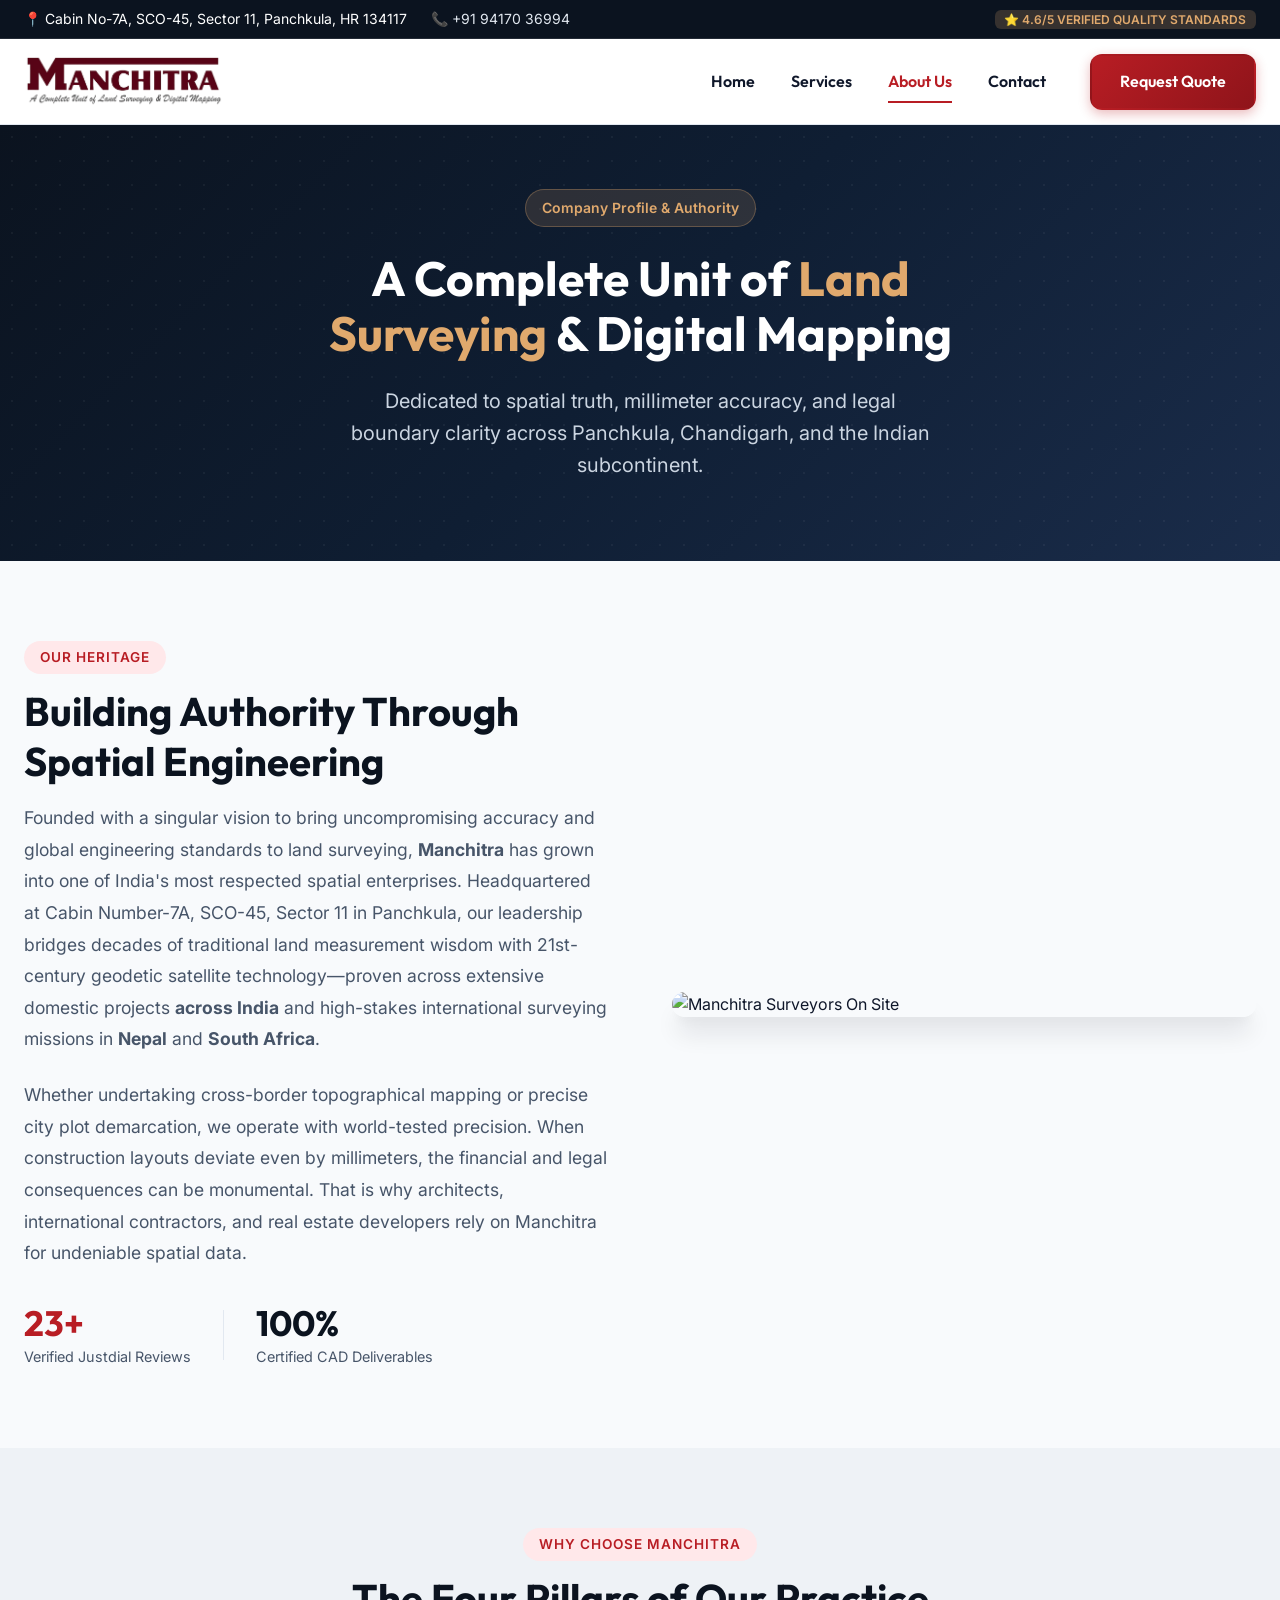
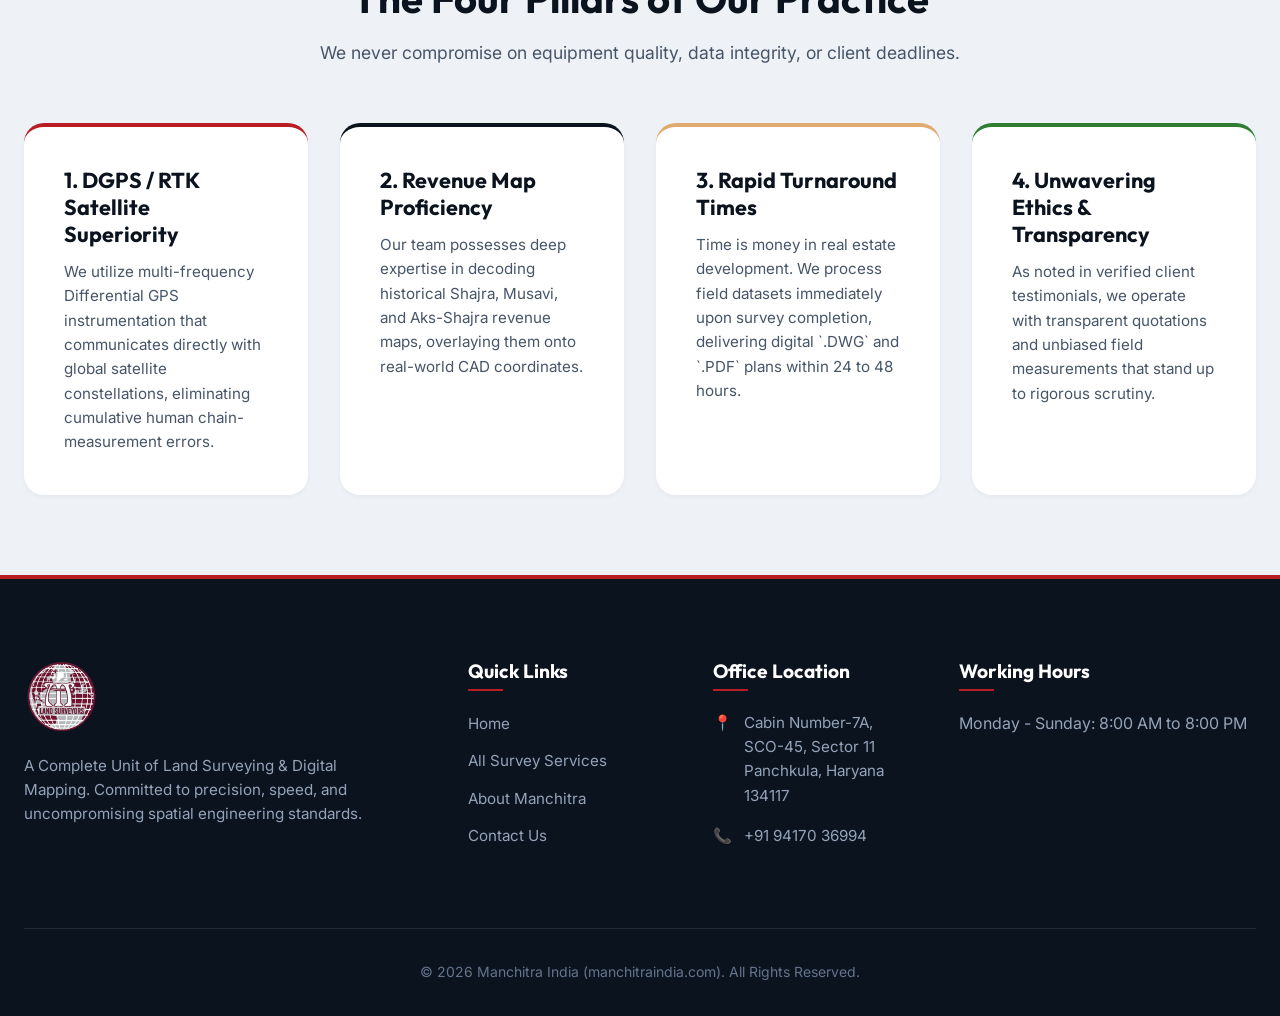
==== about.html @ c67108ba "Initial commit of Manchitra India SEO-optimized website suite" ====
<!DOCTYPE html>
<html lang="en-IN">
<head>
    <meta charset="UTF-8">
    <meta name="viewport" content="width=device-width, initial-scale=1.0">
    <title>About Manchitra | Land Surveying Heritage in Panchkula & Chandigarh</title>
    <meta name="description" content="Learn about Manchitra - A Complete Unit of Land Surveying & Digital Mapping based in Sector 11, Panchkula. Decades of spatial precision and client trust across India.">
    <link rel="canonical" href="https://manchitraindia.com/about.html">
    <link rel="icon" type="image/png" href="assets/logo_small.png">
    <link rel="apple-touch-icon" href="assets/logo_small.png">
    <link rel="stylesheet" href="css/style.css">
</head>
<body>

    <!-- Topbar -->
    <div class="topbar">
        <div class="container">
            <div class="topbar-contact">
                <span>📍 Cabin No-7A, SCO-45, Sector 11, Panchkula, HR 134117</span>
                <a href="https://api.whatsapp.com/send?phone=919417036994&text=Hello%20Manchitra%20Team!%20I%20would%20like%20to%20inquire%20about%20land%20surveying%20services." target="_blank" aria-label="Chat on WhatsApp">📞 +91 94170 36994</a>
            </div>
            <div>
                <span class="topbar-badge">⭐ 4.6/5 Verified Quality Standards</span>
            </div>
        </div>
    </div>

    <!-- Navigation -->
    <header class="navbar">
        <div class="container nav-container">
            <a href="index.html" class="brand-logo">
                <img src="assets/logo_big.png" alt="Manchitra Logo">
            </a>
            <nav class="nav-links">
                <a href="index.html" class="nav-link">Home</a>
                <a href="services.html" class="nav-link">Services</a>
                <a href="about.html" class="nav-link active">About Us</a>
                <a href="contact.html" class="nav-link">Contact</a>
                <a href="contact.html" class="btn btn-primary" style="margin-left: 0.5rem;">Request Quote</a>
            </nav>
            <button class="mobile-toggle" id="mobile-menu-btn">☰</button>
        </div>
    </header>

    <!-- Hero Banner -->
    <section class="hero" style="padding: 4rem 0 5rem 0;">
        <div class="hero-contour-bg"></div>
        <div class="container" style="position: relative; z-index: 2; text-align: center; max-width: 800px;">
            <div class="hero-tag">Company Profile & Authority</div>
            <h1 class="hero-title" style="font-size: 3rem;">A Complete Unit of <span>Land Surveying</span> & Digital Mapping</h1>
            <p class="hero-subtitle" style="margin: 0 auto;">Dedicated to spatial truth, millimeter accuracy, and legal boundary clarity across Panchkula, Chandigarh, and the Indian subcontinent.</p>
        </div>
    </section>

    <!-- Company Story Section -->
    <section class="section">
        <div class="container about-grid">
            <div>
                <span class="section-tag">Our Heritage</span>
                <h2 style="font-size: 2.5rem; margin-bottom: 1rem;">Building Authority Through Spatial Engineering</h2>
                <p style="color: var(--text-muted); font-size: 1.1rem; margin-bottom: 1.5rem; line-height: 1.8;">
                    Founded with a singular vision to bring uncompromising accuracy and global engineering standards to land surveying, <strong>Manchitra</strong> has grown into one of India's most respected spatial enterprises. Headquartered at Cabin Number-7A, SCO-45, Sector 11 in Panchkula, our leadership bridges decades of traditional land measurement wisdom with 21st-century geodetic satellite technology—proven across extensive domestic projects <strong>across India</strong> and high-stakes international surveying missions in <strong>Nepal</strong> and <strong>South Africa</strong>.
                </p>
                <p style="color: var(--text-muted); font-size: 1.1rem; margin-bottom: 2rem; line-height: 1.8;">
                    Whether undertaking cross-border topographical mapping or precise city plot demarcation, we operate with world-tested precision. When construction layouts deviate even by millimeters, the financial and legal consequences can be monumental. That is why architects, international contractors, and real estate developers rely on Manchitra for undeniable spatial data.
                </p>
                <div style="display: flex; gap: 2rem; align-items: center;">
                    <div>
                        <h3 style="font-size: 2.2rem; color: var(--primary);">23+</h3>
                        <p style="font-size: 0.9rem; color: var(--text-muted);">Verified Justdial Reviews</p>
                    </div>
                    <div style="width: 1px; height: 50px; background: var(--border-color);"></div>
                    <div>
                        <h3 style="font-size: 2.2rem; color: var(--navy-dark);">100%</h3>
                        <p style="font-size: 0.9rem; color: var(--text-muted);">Certified CAD Deliverables</p>
                    </div>
                </div>
            </div>
            <div>
                <img src="https://images.jdmagicbox.com/comp/panchkula/n3/0172px172.x172.140725221535.d7n3/catalogue/manchitra-panchkula-sector-11-panchkula-land-surveyors-bbo1nt22s8.jpg" alt="Manchitra Surveyors On Site" style="border-radius: var(--radius-lg); box-shadow: var(--shadow-lg);">
            </div>
        </div>
    </section>

    <!-- Core Pillars Grid -->
    <section class="section" style="background-color: var(--bg-alt);">
        <div class="container">
            <div class="section-header">
                <span class="section-tag">Why Choose Manchitra</span>
                <h2 class="section-title">The Four Pillars of Our Practice</h2>
                <p class="section-desc">We never compromise on equipment quality, data integrity, or client deadlines.</p>
            </div>
            <div style="display: grid; grid-template-columns: repeat(auto-fit, minmax(280px, 1fr)); gap: 2rem;">
                <div style="background: #FFFFFF; padding: 2.5rem; border-radius: var(--radius-lg); box-shadow: var(--shadow-sm); border-top: 4px solid var(--primary);">
                    <h3 style="font-size: 1.35rem; margin-bottom: 0.75rem;">1. DGPS / RTK Satellite Superiority</h3>
                    <p style="color: var(--text-muted); font-size: 0.95rem;">We utilize multi-frequency Differential GPS instrumentation that communicates directly with global satellite constellations, eliminating cumulative human chain-measurement errors.</p>
                </div>
                <div style="background: #FFFFFF; padding: 2.5rem; border-radius: var(--radius-lg); box-shadow: var(--shadow-sm); border-top: 4px solid var(--navy-dark);">
                    <h3 style="font-size: 1.35rem; margin-bottom: 0.75rem;">2. Revenue Map Proficiency</h3>
                    <p style="color: var(--text-muted); font-size: 0.95rem;">Our team possesses deep expertise in decoding historical Shajra, Musavi, and Aks-Shajra revenue maps, overlaying them onto real-world CAD coordinates.</p>
                </div>
                <div style="background: #FFFFFF; padding: 2.5rem; border-radius: var(--radius-lg); box-shadow: var(--shadow-sm); border-top: 4px solid var(--accent-gold);">
                    <h3 style="font-size: 1.35rem; margin-bottom: 0.75rem;">3. Rapid Turnaround Times</h3>
                    <p style="color: var(--text-muted); font-size: 0.95rem;">Time is money in real estate development. We process field datasets immediately upon survey completion, delivering digital `.DWG` and `.PDF` plans within 24 to 48 hours.</p>
                </div>
                <div style="background: #FFFFFF; padding: 2.5rem; border-radius: var(--radius-lg); box-shadow: var(--shadow-sm); border-top: 4px solid #2E7D32;">
                    <h3 style="font-size: 1.35rem; margin-bottom: 0.75rem;">4. Unwavering Ethics & Transparency</h3>
                    <p style="color: var(--text-muted); font-size: 0.95rem;">As noted in verified client testimonials, we operate with transparent quotations and unbiased field measurements that stand up to rigorous scrutiny.</p>
                </div>
            </div>
        </div>
    </section>

    <!-- Footer -->
    <footer class="footer">
        <div class="container">
            <div class="footer-grid">
                <div class="footer-brand">
                    <img src="assets/logo_small.png" alt="Manchitra Footer Logo">
                    <p>A Complete Unit of Land Surveying & Digital Mapping. Committed to precision, speed, and uncompromising spatial engineering standards.</p>
                </div>
                <div>
                    <h3 class="footer-heading">Quick Links</h3>
                    <ul class="footer-links">
                        <li><a href="index.html">Home</a></li>
                        <li><a href="services.html">All Survey Services</a></li>
                        <li><a href="about.html">About Manchitra</a></li>
                        <li><a href="contact.html">Contact Us</a></li>
                    </ul>
                </div>
                <div>
                    <h3 class="footer-heading">Office Location</h3>
                    <ul class="footer-contact">
                        <li><span>📍</span><div>Cabin Number-7A, SCO-45, Sector 11<br>Panchkula, Haryana 134117</div></li>
                        <li><span>📞</span><div>+91 94170 36994</div></li>
                    </ul>
                </div>
                <div>
                    <h3 class="footer-heading">Working Hours</h3>
                    <p style="color: #94A3B8;">Monday - Sunday: 8:00 AM to 8:00 PM</p>
                </div>
            </div>
            <div class="footer-bottom">
                <p>&copy; 2026 Manchitra India (manchitraindia.com). All Rights Reserved.</p>
            </div>
        </div>
    </footer>

    <script src="js/main.js"></script>
</body>
</html>
---- css/style.css ----
@import url('https://fonts.googleapis.com/css2?family=Inter:wght@300;400;500;600;700&family=Outfit:wght@400;500;600;700;800&display=swap');

:root {
    /* Brand Design Tokens */
    --primary: #B81D24;
    --primary-hover: #D41C2B;
    --primary-dark: #8F141A;
    --primary-light: #FFE8EA;
    
    --navy-dark: #0B131F;
    --navy-card: #142135;
    --navy-light: #1E304B;
    
    --accent-gold: #E0A96D;
    --accent-amber: #F4A261;
    --whatsapp-green: #25D366;
    --whatsapp-hover: #128C7E;
    
    /* Neutral Palette */
    --bg-main: #F8FAFC;
    --bg-alt: #EEF2F6;
    --bg-card: #FFFFFF;
    --text-main: #0F172A;
    --text-muted: #475569;
    --text-light: #94A3B8;
    --border-color: #E2E8F0;
    
    /* Typography */
    --font-heading: 'Outfit', -apple-system, BlinkMacSystemFont, 'Segoe UI', Roboto, sans-serif;
    --font-body: 'Inter', -apple-system, BlinkMacSystemFont, 'Segoe UI', Roboto, sans-serif;
    
    /* Shadows & Effects */
    --shadow-sm: 0 2px 4px rgba(11, 19, 31, 0.04);
    --shadow-md: 0 10px 15px -3px rgba(11, 19, 31, 0.08), 0 4px 6px -2px rgba(11, 19, 31, 0.04);
    --shadow-lg: 0 20px 25px -5px rgba(11, 19, 31, 0.12), 0 10px 10px -5px rgba(11, 19, 31, 0.04);
    --shadow-glow: 0 0 25px rgba(184, 29, 36, 0.25);
    
    --radius-sm: 6px;
    --radius-md: 12px;
    --radius-lg: 20px;
    --radius-full: 9999px;
    
    --transition: all 0.3s cubic-bezier(0.4, 0, 0.2, 1);
}

/* Global Reset & Base */
*, *::before, *::after {
    box-sizing: border-box;
    margin: 0;
    padding: 0;
}

html {
    scroll-behavior: smooth;
    font-size: 16px;
}

body {
    font-family: var(--font-body);
    background-color: var(--bg-main);
    color: var(--text-main);
    line-height: 1.6;
    overflow-x: hidden;
    -webkit-font-smoothing: antialiased;
}

h1, h2, h3, h4, h5, h6 {
    font-family: var(--font-heading);
    color: var(--navy-dark);
    line-height: 1.25;
    font-weight: 700;
}

a {
    color: inherit;
    text-decoration: none;
    transition: var(--transition);
}

img {
    max-width: 100%;
    height: auto;
    display: block;
}

ul {
    list-style: none;
}

/* Container */
.container {
    width: 100%;
    max-width: 1280px;
    margin: 0 auto;
    padding: 0 1.5rem;
}

/* Section Common */
.section {
    padding: 5rem 0;
}

.section-header {
    text-align: center;
    max-width: 750px;
    margin: 0 auto 3.5rem auto;
}

.section-tag {
    display: inline-block;
    padding: 0.35rem 1rem;
    background-color: var(--primary-light);
    color: var(--primary);
    font-weight: 600;
    font-size: 0.85rem;
    text-transform: uppercase;
    letter-spacing: 1px;
    border-radius: var(--radius-full);
    margin-bottom: 0.75rem;
}

.section-title {
    font-size: 2.5rem;
    margin-bottom: 1rem;
}

.section-desc {
    color: var(--text-muted);
    font-size: 1.1rem;
}

/* Buttons */
.btn {
    display: inline-flex;
    align-items: center;
    justify-content: center;
    gap: 0.5rem;
    padding: 0.85rem 1.75rem;
    font-family: var(--font-heading);
    font-weight: 600;
    font-size: 1rem;
    border-radius: var(--radius-md);
    cursor: pointer;
    transition: var(--transition);
    border: 2px solid transparent;
}

.btn-primary {
    background: linear-gradient(135deg, var(--primary) 0%, var(--primary-dark) 100%);
    color: #FFFFFF;
    box-shadow: 0 4px 12px rgba(184, 29, 36, 0.3);
}

.btn-primary:hover {
    background: linear-gradient(135deg, var(--primary-hover) 0%, var(--primary) 100%);
    transform: translateY(-2px);
    box-shadow: 0 6px 18px rgba(184, 29, 36, 0.4);
}

.btn-secondary {
    background-color: var(--navy-dark);
    color: #FFFFFF;
}

.btn-secondary:hover {
    background-color: var(--navy-light);
    transform: translateY(-2px);
}

.btn-outline {
    background-color: transparent;
    border-color: var(--navy-dark);
    color: var(--navy-dark);
}

.btn-outline:hover {
    background-color: var(--navy-dark);
    color: #FFFFFF;
}

/* Top Notification Bar */
.topbar {
    background-color: var(--navy-dark);
    color: #FFFFFF;
    font-size: 0.875rem;
    padding: 0.5rem 0;
    border-bottom: 1px solid rgba(255, 255, 255, 0.1);
}

.topbar .container {
    display: flex;
    justify-content: space-between;
    align-items: center;
    flex-wrap: wrap;
    gap: 1rem;
}

.topbar-contact {
    display: flex;
    align-items: center;
    gap: 1.5rem;
}

.topbar-contact a {
    display: flex;
    align-items: center;
    gap: 0.4rem;
    color: #E2E8F0;
}

.topbar-contact a:hover {
    color: var(--accent-gold);
}

.topbar-badge {
    background-color: rgba(224, 169, 109, 0.2);
    color: var(--accent-gold);
    padding: 0.15rem 0.6rem;
    border-radius: var(--radius-sm);
    font-weight: 600;
    font-size: 0.75rem;
    text-transform: uppercase;
}

/* Navigation Header */
.navbar {
    position: sticky;
    top: 0;
    z-index: 1000;
    background-color: rgba(255, 255, 255, 0.95);
    backdrop-filter: blur(12px);
    border-bottom: 1px solid var(--border-color);
    transition: var(--transition);
}

.navbar.scrolled {
    box-shadow: var(--shadow-md);
}

.nav-container {
    display: flex;
    justify-content: space-between;
    align-items: center;
    height: 85px;
}

.brand-logo {
    display: flex;
    align-items: center;
    gap: 0.75rem;
}

.brand-logo img {
    height: 55px;
    width: auto;
    transition: var(--transition);
}

.brand-logo:hover img {
    transform: scale(1.02);
}

.nav-links {
    display: flex;
    align-items: center;
    gap: 2.25rem;
}

.nav-link {
    font-family: var(--font-heading);
    font-weight: 600;
    color: var(--text-main);
    position: relative;
    padding: 0.5rem 0;
}

.nav-link::after {
    content: '';
    position: absolute;
    bottom: 0;
    left: 0;
    width: 0;
    height: 2px;
    background-color: var(--primary);
    transition: width 0.3s ease;
}

.nav-link:hover {
    color: var(--primary);
}

.nav-link:hover::after, .nav-link.active::after {
    width: 100%;
}

.nav-link.active {
    color: var(--primary);
}

/* Mobile Menu Button */
.mobile-toggle {
    display: none;
    background: none;
    border: none;
    font-size: 1.75rem;
    color: var(--navy-dark);
    cursor: pointer;
}

/* Hero Section */
.hero {
    position: relative;
    background: linear-gradient(135deg, var(--navy-dark) 0%, #0F1E33 50%, #1A2C4A 100%);
    color: #FFFFFF;
    padding: 6rem 0 7rem 0;
    overflow: hidden;
}

.hero-contour-bg {
    position: absolute;
    inset: 0;
    background-image: radial-gradient(rgba(255, 255, 255, 0.08) 1px, transparent 1px);
    background-size: 24px 24px;
    opacity: 0.6;
}

.hero-grid {
    display: grid;
    grid-template-columns: 1.15fr 0.85fr;
    gap: 4rem;
    align-items: center;
    position: relative;
    z-index: 2;
}

.hero-tag {
    display: inline-flex;
    align-items: center;
    gap: 0.5rem;
    padding: 0.4rem 1rem;
    background-color: rgba(224, 169, 109, 0.15);
    border: 1px solid rgba(224, 169, 109, 0.3);
    color: var(--accent-gold);
    border-radius: var(--radius-full);
    font-size: 0.875rem;
    font-weight: 600;
    margin-bottom: 1.5rem;
}

.hero-title {
    font-size: 3.5rem;
    line-height: 1.15;
    color: #FFFFFF;
    margin-bottom: 1.5rem;
}

.hero-title span {
    color: var(--accent-gold);
}

.hero-subtitle {
    font-size: 1.25rem;
    color: #CBD5E1;
    margin-bottom: 2.25rem;
    max-width: 600px;
}

.hero-actions {
    display: flex;
    flex-wrap: wrap;
    gap: 1rem;
    margin-bottom: 3.5rem;
}

.hero-stats {
    display: grid;
    grid-template-columns: repeat(3, 1fr);
    gap: 1.5rem;
    padding-top: 2.5rem;
    border-top: 1px solid rgba(255, 255, 255, 0.15);
}

.stat-item h3 {
    font-size: 2.25rem;
    color: #FFFFFF;
    margin-bottom: 0.25rem;
}

.stat-item h3 span {
    color: var(--primary);
}

.stat-item p {
    font-size: 0.875rem;
    color: #94A3B8;
    text-transform: uppercase;
    letter-spacing: 0.5px;
}

/* Interactive Survey Cost Calculator Widget */
.calc-card {
    background-color: #FFFFFF;
    border-radius: var(--radius-lg);
    padding: 2.25rem;
    color: var(--text-main);
    box-shadow: 0 25px 50px -12px rgba(0, 0, 0, 0.4);
    position: relative;
    border: 1px solid rgba(255, 255, 255, 0.2);
}

.calc-header {
    margin-bottom: 1.5rem;
    border-bottom: 1px solid var(--border-color);
    padding-bottom: 1rem;
}

.calc-header h3 {
    font-size: 1.5rem;
    color: var(--navy-dark);
    margin-bottom: 0.25rem;
}

.calc-header p {
    font-size: 0.875rem;
    color: var(--text-muted);
}

.form-group {
    margin-bottom: 1.25rem;
}

.form-label {
    display: block;
    font-weight: 600;
    font-size: 0.9rem;
    margin-bottom: 0.5rem;
    color: var(--navy-dark);
}

.form-select, .form-input {
    width: 100%;
    padding: 0.75rem 1rem;
    border: 1.5px solid var(--border-color);
    border-radius: var(--radius-sm);
    font-family: var(--font-body);
    font-size: 0.95rem;
    color: var(--text-main);
    background-color: #FFFFFF;
    transition: var(--transition);
}

.form-select:focus, .form-input:focus {
    outline: none;
    border-color: var(--primary);
    box-shadow: 0 0 0 3px var(--primary-light);
}

.calc-result {
    background: linear-gradient(135deg, var(--navy-dark) 0%, var(--navy-card) 100%);
    color: #FFFFFF;
    padding: 1.25rem;
    border-radius: var(--radius-md);
    margin: 1.5rem 0;
    display: flex;
    justify-content: space-between;
    align-items: center;
}

.calc-result-label p {
    font-size: 0.85rem;
    color: #94A3B8;
}

.calc-result-label h4 {
    font-size: 1.1rem;
    color: #FFFFFF;
}

.calc-result-value {
    text-align: right;
}

.calc-result-value span {
    font-size: 1.75rem;
    font-weight: 800;
    color: var(--accent-gold);
}

/* Services Grid */
.services-grid {
    display: grid;
    grid-template-columns: repeat(auto-fill, minmax(350px, 1fr));
    gap: 2rem;
}

.service-card {
    background-color: var(--bg-card);
    border-radius: var(--radius-lg);
    overflow: hidden;
    box-shadow: var(--shadow-sm);
    border: 1px solid var(--border-color);
    transition: var(--transition);
    display: flex;
    flex-direction: column;
}

.service-card:hover {
    transform: translateY(-8px);
    box-shadow: var(--shadow-lg);
    border-color: rgba(184, 29, 36, 0.3);
}

.service-image {
    height: 220px;
    position: relative;
    overflow: hidden;
}

.service-image img {
    width: 100%;
    height: 100%;
    object-fit: cover;
    transition: transform 0.6s ease;
}

.service-card:hover .service-image img {
    transform: scale(1.08);
}

.service-badge {
    position: absolute;
    top: 1rem;
    right: 1rem;
    background-color: rgba(11, 19, 31, 0.85);
    backdrop-filter: blur(4px);
    color: #FFFFFF;
    font-size: 0.75rem;
    font-weight: 600;
    padding: 0.3rem 0.8rem;
    border-radius: var(--radius-full);
}

.service-content {
    padding: 1.75rem;
    display: flex;
    flex-direction: column;
    flex-grow: 1;
}

.service-content h3 {
    font-size: 1.35rem;
    margin-bottom: 0.75rem;
    transition: var(--transition);
}

.service-card:hover .service-content h3 {
    color: var(--primary);
}

.service-content p {
    color: var(--text-muted);
    font-size: 0.95rem;
    margin-bottom: 1.5rem;
    flex-grow: 1;
}

.service-link {
    display: inline-flex;
    align-items: center;
    gap: 0.4rem;
    font-weight: 600;
    color: var(--primary);
    font-family: var(--font-heading);
}

.service-link:hover {
    gap: 0.7rem;
}

/* Tech & Equipment Banner */
.tech-section {
    background-color: var(--navy-dark);
    color: #FFFFFF;
    position: relative;
    overflow: hidden;
}

.tech-grid {
    display: grid;
    grid-template-columns: repeat(auto-fit, minmax(260px, 1fr));
    gap: 2rem;
}

.tech-card {
    background: rgba(255, 255, 255, 0.04);
    border: 1px solid rgba(255, 255, 255, 0.1);
    border-radius: var(--radius-lg);
    padding: 2rem;
    transition: var(--transition);
}

.tech-card:hover {
    background: rgba(255, 255, 255, 0.08);
    border-color: var(--accent-gold);
    transform: translateY(-5px);
}

.tech-icon {
    width: 50px;
    height: 50px;
    background-color: rgba(184, 29, 36, 0.2);
    color: var(--accent-gold);
    border-radius: var(--radius-md);
    display: flex;
    align-items: center;
    justify-content: center;
    font-size: 1.5rem;
    margin-bottom: 1.25rem;
}

.tech-card h3 {
    color: #FFFFFF;
    font-size: 1.25rem;
    margin-bottom: 0.5rem;
}

.tech-card p {
    color: #94A3B8;
    font-size: 0.9rem;
}

/* Why Choose Us & About Grid */
.about-grid {
    display: grid;
    grid-template-columns: 1fr 1fr;
    gap: 4rem;
    align-items: center;
}

.about-features {
    display: grid;
    grid-template-columns: 1fr 1fr;
    gap: 1.5rem;
    margin-top: 2rem;
}

.feature-box {
    padding: 1.5rem;
    background-color: var(--bg-alt);
    border-radius: var(--radius-md);
    border-left: 4px solid var(--primary);
}

.feature-box h4 {
    font-size: 1.1rem;
    margin-bottom: 0.3rem;
}

.feature-box p {
    font-size: 0.875rem;
    color: var(--text-muted);
}

/* Testimonials / Justdial Reviews Section */
.testimonials-grid {
    display: grid;
    grid-template-columns: repeat(auto-fit, minmax(320px, 1fr));
    gap: 2rem;
}

.review-card {
    background-color: var(--bg-card);
    border-radius: var(--radius-lg);
    padding: 2rem;
    box-shadow: var(--shadow-md);
    border: 1px solid var(--border-color);
    position: relative;
}

.review-stars {
    color: var(--accent-amber);
    font-size: 1.1rem;
    margin-bottom: 1rem;
}

.review-text {
    font-size: 1rem;
    color: var(--text-main);
    font-style: italic;
    margin-bottom: 1.5rem;
}

.review-author {
    display: flex;
    align-items: center;
    justify-content: space-between;
    border-top: 1px solid var(--border-color);
    padding-top: 1rem;
}

.author-info h4 {
    font-size: 1.05rem;
    margin-bottom: 0.1rem;
}

.author-info span {
    font-size: 0.8rem;
    color: var(--text-muted);
}

.jd-verified {
    display: inline-flex;
    align-items: center;
    gap: 0.3rem;
    font-size: 0.75rem;
    background-color: #E8F5E9;
    color: #2E7D32;
    padding: 0.2rem 0.6rem;
    border-radius: var(--radius-full);
    font-weight: 600;
}

/* Call to Action Banner */
.cta-banner {
    background: linear-gradient(135deg, var(--primary) 0%, var(--primary-dark) 100%);
    color: #FFFFFF;
    border-radius: var(--radius-lg);
    padding: 4rem 3rem;
    text-align: center;
    box-shadow: var(--shadow-lg);
    position: relative;
    overflow: hidden;
}

.cta-banner h2 {
    color: #FFFFFF;
    font-size: 2.75rem;
    margin-bottom: 1rem;
}

.cta-banner p {
    font-size: 1.2rem;
    max-width: 650px;
    margin: 0 auto 2.5rem auto;
    color: var(--primary-light);
}

/* WhatsApp Float Widget */
.whatsapp-float {
    position: fixed;
    bottom: 25px;
    right: 25px;
    z-index: 999;
    background-color: var(--whatsapp-green);
    color: #FFFFFF;
    display: flex;
    align-items: center;
    gap: 0.75rem;
    padding: 0.85rem 1.4rem;
    border-radius: var(--radius-full);
    box-shadow: 0 10px 25px rgba(37, 211, 102, 0.4);
    font-family: var(--font-heading);
    font-weight: 700;
    font-size: 0.95rem;
    transition: var(--transition);
}

.whatsapp-float:hover {
    background-color: var(--whatsapp-hover);
    transform: translateY(-4px) scale(1.03);
    box-shadow: 0 15px 30px rgba(37, 211, 102, 0.5);
    color: #FFFFFF;
}

.whatsapp-float svg {
    width: 24px;
    height: 24px;
    fill: currentColor;
}

/* Footer */
.footer {
    background-color: var(--navy-dark);
    color: #FFFFFF;
    padding: 5rem 0 2rem 0;
    border-top: 4px solid var(--primary);
}

.footer-grid {
    display: grid;
    grid-template-columns: 2fr 1fr 1fr 1.5fr;
    gap: 3rem;
    margin-bottom: 4rem;
}

.footer-brand img {
    height: 75px;
    margin-bottom: 1.25rem;
}

.footer-brand p {
    color: #94A3B8;
    font-size: 0.95rem;
    max-width: 350px;
    margin-bottom: 1.5rem;
}

.footer-heading {
    font-size: 1.2rem;
    color: #FFFFFF;
    margin-bottom: 1.25rem;
    position: relative;
    padding-bottom: 0.5rem;
}

.footer-heading::after {
    content: '';
    position: absolute;
    bottom: 0;
    left: 0;
    width: 35px;
    height: 2px;
    background-color: var(--primary);
}

.footer-links li {
    margin-bottom: 0.75rem;
}

.footer-links a {
    color: #94A3B8;
    font-size: 0.95rem;
}

.footer-links a:hover {
    color: var(--accent-gold);
    padding-left: 4px;
}

.footer-contact li {
    display: flex;
    align-items: flex-start;
    gap: 0.75rem;
    color: #94A3B8;
    font-size: 0.95rem;
    margin-bottom: 1rem;
}

.footer-contact strong {
    color: #FFFFFF;
}

.footer-bottom {
    text-align: center;
    padding-top: 2rem;
    border-top: 1px solid rgba(255, 255, 255, 0.1);
    color: #64748B;
    font-size: 0.875rem;
}

/* Responsive Breakpoints */
@media (max-width: 1024px) {
    .hero-grid, .about-grid {
        grid-template-columns: 1fr;
        gap: 3rem;
    }
    
    .footer-grid {
        grid-template-columns: 1fr 1fr;
    }
}

@media (max-width: 768px) {
    .topbar {
        padding: 0.3rem 0;
        font-size: 0.8rem;
    }
    .topbar .container {
        justify-content: center;
        gap: 0.5rem;
    }
    .topbar-contact span {
        display: none; /* Hide long address on phone screen */
    }
    .topbar > .container > div:last-child {
        display: none; /* Hide secondary rating badge on phone screen to save vertical space */
    }
    .nav-container {
        height: 60px; /* Sleek compact mobile navbar height */
    }
    .brand-logo img {
        height: 40px; /* Perfectly scaled compact logo for phones */
    }
    .nav-links {
        display: none;
        position: absolute;
        top: 60px;
        left: 0;
        width: 100%;
        background-color: #FFFFFF;
        flex-direction: column;
        padding: 1.5rem;
        box-shadow: var(--shadow-md);
        border-bottom: 1px solid var(--border-color);
    }
    
    .nav-links.active {
        display: flex;
    }
    
    .mobile-toggle {
        display: block;
        font-size: 1.5rem;
    }
    
    .hero-title {
        font-size: 2.5rem;
    }
    
    .hero-stats {
        grid-template-columns: 1fr;
        gap: 1rem;
    }
    
    .services-grid {
        grid-template-columns: 1fr;
    }
    
    .footer-grid {
        grid-template-columns: 1fr;
    }
    
    .cta-banner {
        padding: 2.5rem 1.5rem;
    }
    
    .cta-banner h2 {
        font-size: 2rem;
    }
}
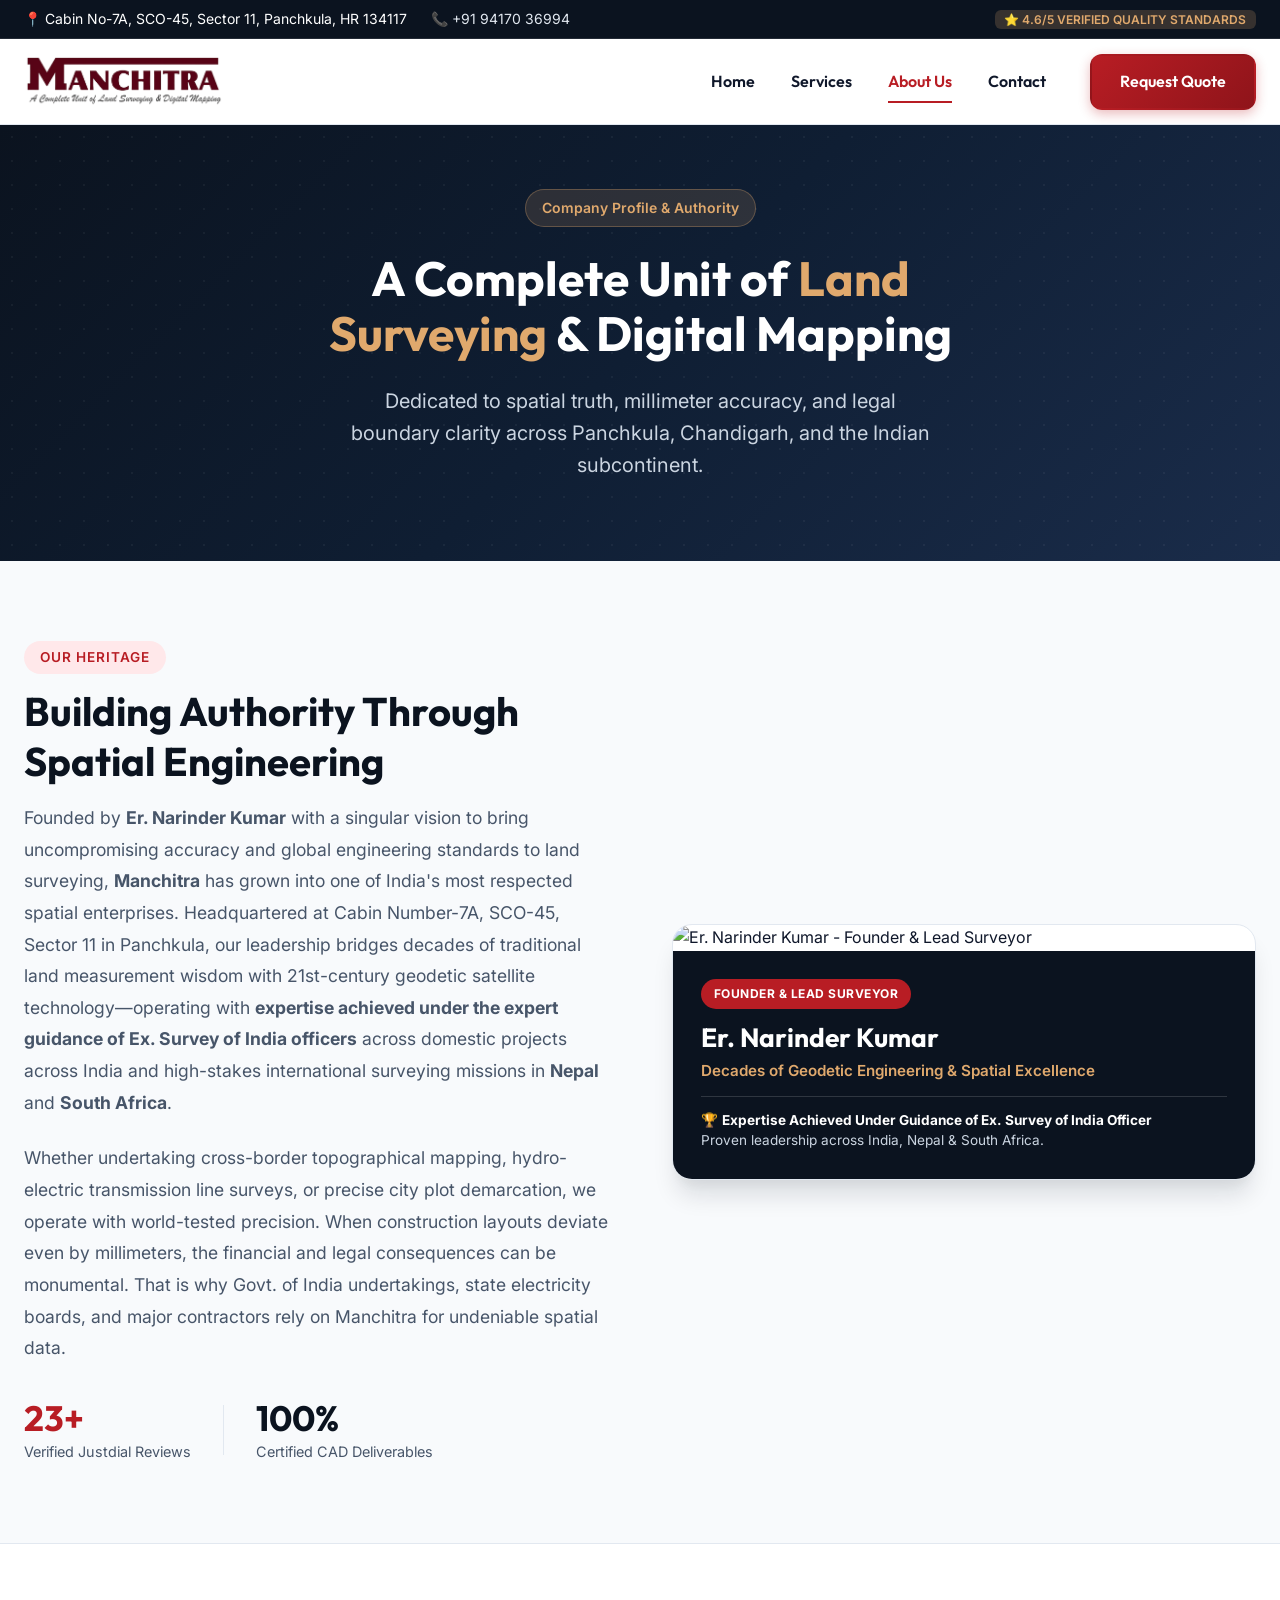
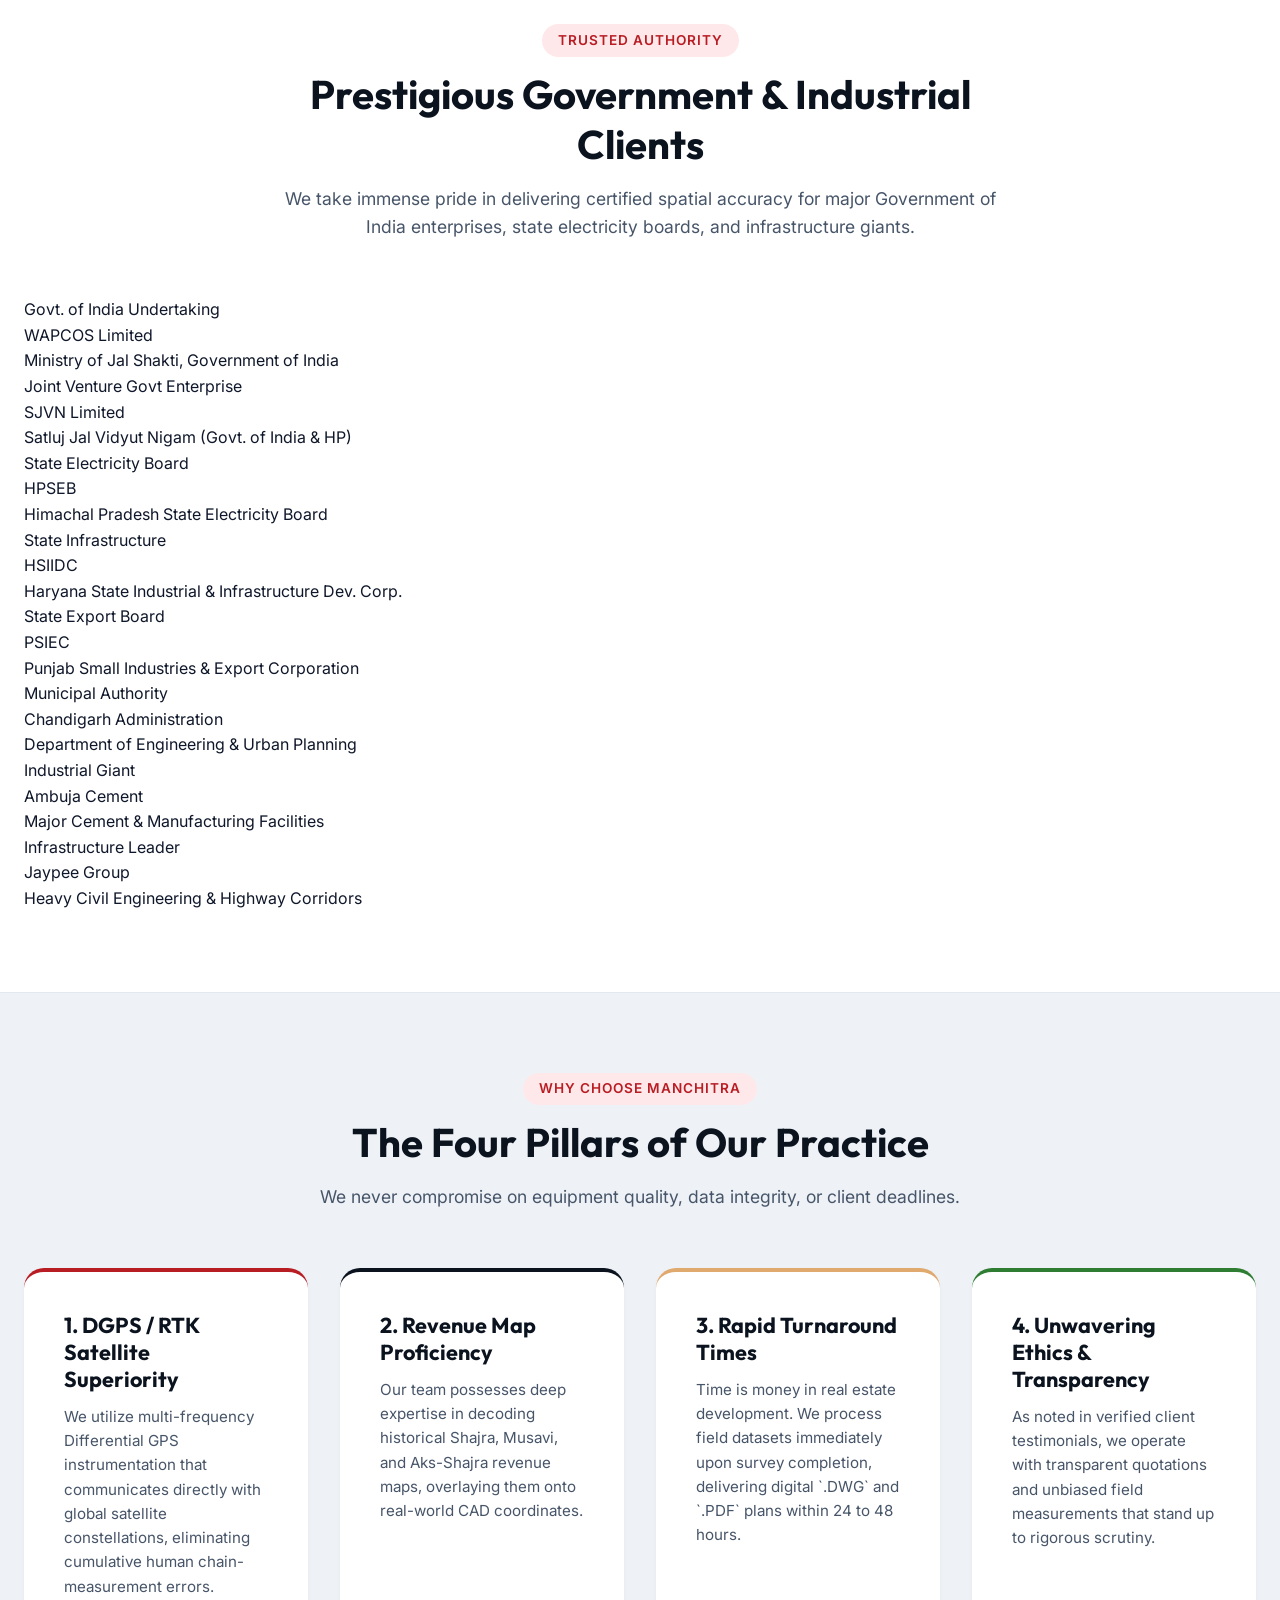
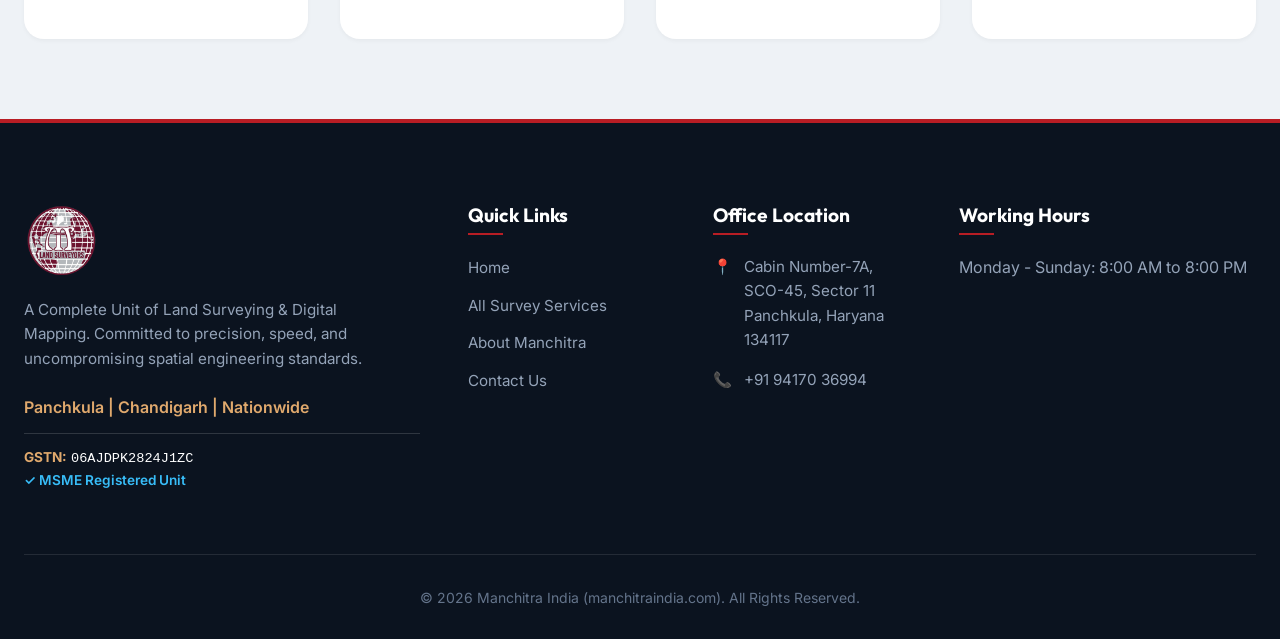
==== commit 1bd9fab3: "Highlight prestigious govt clients, display all 16 services, showcase Er. Narinder Kumar & Ex. Surve" ====
--- a/about.html
+++ b/about.html
@@ -59,10 +59,10 @@
                 <span class="section-tag">Our Heritage</span>
                 <h2 style="font-size: 2.5rem; margin-bottom: 1rem;">Building Authority Through Spatial Engineering</h2>
                 <p style="color: var(--text-muted); font-size: 1.1rem; margin-bottom: 1.5rem; line-height: 1.8;">
-                    Founded with a singular vision to bring uncompromising accuracy and global engineering standards to land surveying, <strong>Manchitra</strong> has grown into one of India's most respected spatial enterprises. Headquartered at Cabin Number-7A, SCO-45, Sector 11 in Panchkula, our leadership bridges decades of traditional land measurement wisdom with 21st-century geodetic satellite technology—proven across extensive domestic projects <strong>across India</strong> and high-stakes international surveying missions in <strong>Nepal</strong> and <strong>South Africa</strong>.
+                    Founded by <strong>Er. Narinder Kumar</strong> with a singular vision to bring uncompromising accuracy and global engineering standards to land surveying, <strong>Manchitra</strong> has grown into one of India's most respected spatial enterprises. Headquartered at Cabin Number-7A, SCO-45, Sector 11 in Panchkula, our leadership bridges decades of traditional land measurement wisdom with 21st-century geodetic satellite technology—operating with <strong>expertise achieved under the expert guidance of Ex. Survey of India officers</strong> across domestic projects across India and high-stakes international surveying missions in <strong>Nepal</strong> and <strong>South Africa</strong>.
                 </p>
                 <p style="color: var(--text-muted); font-size: 1.1rem; margin-bottom: 2rem; line-height: 1.8;">
-                    Whether undertaking cross-border topographical mapping or precise city plot demarcation, we operate with world-tested precision. When construction layouts deviate even by millimeters, the financial and legal consequences can be monumental. That is why architects, international contractors, and real estate developers rely on Manchitra for undeniable spatial data.
+                    Whether undertaking cross-border topographical mapping, hydro-electric transmission line surveys, or precise city plot demarcation, we operate with world-tested precision. When construction layouts deviate even by millimeters, the financial and legal consequences can be monumental. That is why Govt. of India undertakings, state electricity boards, and major contractors rely on Manchitra for undeniable spatial data.
                 </p>
                 <div style="display: flex; gap: 2rem; align-items: center;">
                     <div>
@@ -77,7 +77,71 @@
                 </div>
             </div>
             <div>
-                <img src="https://images.jdmagicbox.com/comp/panchkula/n3/0172px172.x172.140725221535.d7n3/catalogue/manchitra-panchkula-sector-11-panchkula-land-surveyors-bbo1nt22s8.jpg" alt="Manchitra Surveyors On Site" style="border-radius: var(--radius-lg); box-shadow: var(--shadow-lg);">
+                <div style="background: #FFFFFF; border-radius: var(--radius-lg); box-shadow: var(--shadow-lg); overflow: hidden; border: 1px solid var(--border-color);">
+                    <img src="https://images.jdmagicbox.com/comp/panchkula/n3/0172px172.x172.140725221535.d7n3/catalogue/manchitra-panchkula-sector-11-panchkula-land-surveyors-bbo1nt22s8.jpg" alt="Er. Narinder Kumar - Founder & Lead Surveyor" style="width: 100%; height: auto; display: block;">
+                    <div style="padding: 1.75rem; background: var(--navy-dark); color: #FFFFFF;">
+                        <span style="background: var(--primary); color: #FFFFFF; padding: 0.35rem 0.8rem; border-radius: 50px; font-size: 0.75rem; font-weight: 700; text-transform: uppercase; letter-spacing: 0.5px; display: inline-block; margin-bottom: 0.75rem;">Founder & Lead Surveyor</span>
+                        <h3 style="color: #FFFFFF; font-size: 1.65rem; margin-bottom: 0.3rem;">Er. Narinder Kumar</h3>
+                        <p style="color: var(--accent-gold); font-weight: 600; font-size: 0.95rem; margin-bottom: 0.8rem;">Decades of Geodetic Engineering & Spatial Excellence</p>
+                        <div style="border-top: 1px solid rgba(255,255,255,0.15); padding-top: 0.8rem; color: #CBD5E1; font-size: 0.85rem; line-height: 1.5;">
+                            🏆 <strong style="color: #FFFFFF;">Expertise Achieved Under Guidance of Ex. Survey of India Officer</strong><br>
+                            Proven leadership across India, Nepal & South Africa.
+                        </div>
+                    </div>
+                </div>
+            </div>
+        </div>
+    </section>
+
+    <!-- Prestigious Clients Section -->
+    <section class="section" style="background: #FFFFFF; border-top: 1px solid var(--border-color); border-bottom: 1px solid var(--border-color);">
+        <div class="container">
+            <div class="section-header">
+                <span class="section-tag" style="color: var(--primary);">Trusted Authority</span>
+                <h2 class="section-title">Prestigious Government & Industrial Clients</h2>
+                <p class="section-desc">We take immense pride in delivering certified spatial accuracy for major Government of India enterprises, state electricity boards, and infrastructure giants.</p>
+            </div>
+            <div class="client-grid">
+                <div class="client-card">
+                    <span class="client-badge badge-govt">Govt. of India Undertaking</span>
+                    <div class="client-name">WAPCOS Limited</div>
+                    <div class="client-desc">Ministry of Jal Shakti, Government of India</div>
+                </div>
+                <div class="client-card">
+                    <span class="client-badge badge-power">Joint Venture Govt Enterprise</span>
+                    <div class="client-name">SJVN Limited</div>
+                    <div class="client-desc">Satluj Jal Vidyut Nigam (Govt. of India & HP)</div>
+                </div>
+                <div class="client-card">
+                    <span class="client-badge badge-govt">State Electricity Board</span>
+                    <div class="client-name">HPSEB</div>
+                    <div class="client-desc">Himachal Pradesh State Electricity Board</div>
+                </div>
+                <div class="client-card">
+                    <span class="client-badge badge-power">State Infrastructure</span>
+                    <div class="client-name">HSIIDC</div>
+                    <div class="client-desc">Haryana State Industrial & Infrastructure Dev. Corp.</div>
+                </div>
+                <div class="client-card">
+                    <span class="client-badge badge-govt">State Export Board</span>
+                    <div class="client-name">PSIEC</div>
+                    <div class="client-desc">Punjab Small Industries & Export Corporation</div>
+                </div>
+                <div class="client-card">
+                    <span class="client-badge badge-power">Municipal Authority</span>
+                    <div class="client-name">Chandigarh Administration</div>
+                    <div class="client-desc">Department of Engineering & Urban Planning</div>
+                </div>
+                <div class="client-card">
+                    <span class="client-badge badge-infra">Industrial Giant</span>
+                    <div class="client-name">Ambuja Cement</div>
+                    <div class="client-desc">Major Cement & Manufacturing Facilities</div>
+                </div>
+                <div class="client-card">
+                    <span class="client-badge badge-infra">Infrastructure Leader</span>
+                    <div class="client-name">Jaypee Group</div>
+                    <div class="client-desc">Heavy Civil Engineering & Highway Corridors</div>
+                </div>
             </div>
         </div>
     </section>
@@ -118,6 +182,11 @@
                 <div class="footer-brand">
                     <img src="assets/logo_small.png" alt="Manchitra Footer Logo">
                     <p>A Complete Unit of Land Surveying & Digital Mapping. Committed to precision, speed, and uncompromising spatial engineering standards.</p>
+                    <div style="color: var(--accent-gold); font-weight: 600;">Panchkula | Chandigarh | Nationwide</div>
+                    <div style="margin-top: 0.8rem; padding-top: 0.8rem; border-top: 1px solid rgba(255,255,255,0.15); font-size: 0.85rem; line-height: 1.5;">
+                        <span style="color: var(--accent-gold); font-weight: 700;">GSTN:</span> <code style="color: #FFFFFF; font-family: monospace;">06AJDPK2824J1ZC</code><br>
+                        <span style="color: #38BDF8; font-weight: 600;">✓ MSME Registered Unit</span>
+                    </div>
                 </div>
                 <div>
                     <h3 class="footer-heading">Quick Links</h3>
--- a/css/style.css
+++ b/css/style.css
@@ -856,6 +856,69 @@
     border-top: 1px solid rgba(255, 255, 255, 0.1);
     color: #64748B;
     font-size: 0.875rem;
+.client-grid {
+    display: grid;
+    grid-template-columns: repeat(auto-fit, minmax(250px, 1fr));
+    gap: 1.5rem;
+    margin-top: 2.5rem;
+}
+
+.client-card {
+    background: #FFFFFF;
+    border: 1px solid var(--border-color);
+    border-radius: var(--radius-md);
+    padding: 1.75rem 1.25rem;
+    text-align: center;
+    box-shadow: var(--shadow-sm);
+    transition: var(--transition);
+    display: flex;
+    flex-direction: column;
+    align-items: center;
+    justify-content: center;
+}
+
+.client-card:hover {
+    transform: translateY(-4px);
+    box-shadow: var(--shadow-md);
+    border-color: var(--primary);
+}
+
+.client-badge {
+    font-size: 0.75rem;
+    font-weight: 700;
+    text-transform: uppercase;
+    letter-spacing: 0.5px;
+    padding: 0.25rem 0.7rem;
+    border-radius: 50px;
+    margin-bottom: 0.75rem;
+}
+
+.badge-govt {
+    background: rgba(11, 19, 31, 0.08);
+    color: var(--navy-dark);
+}
+
+.badge-power {
+    background: rgba(184, 29, 36, 0.08);
+    color: var(--primary);
+}
+
+.badge-infra {
+    background: rgba(224, 169, 109, 0.25);
+    color: #8C5720;
+}
+
+.client-name {
+    font-size: 1.25rem;
+    font-weight: 800;
+    color: var(--navy-dark);
+    margin-bottom: 0.25rem;
+}
+
+.client-desc {
+    font-size: 0.85rem;
+    color: var(--text-muted);
+    line-height: 1.4;
 }
 
 /* Responsive Breakpoints */
@@ -872,24 +935,16 @@
 
 @media (max-width: 768px) {
     .topbar {
-        padding: 0.3rem 0;
-        font-size: 0.8rem;
-    }
-    .topbar .container {
-        justify-content: center;
-        gap: 0.5rem;
-    }
-    .topbar-contact span {
-        display: none; /* Hide long address on phone screen */
-    }
-    .topbar > .container > div:last-child {
-        display: none; /* Hide secondary rating badge on phone screen to save vertical space */
+        display: none !important;
+    }
+    body, html {
+        overflow-x: hidden;
     }
     .nav-container {
         height: 60px; /* Sleek compact mobile navbar height */
     }
     .brand-logo img {
-        height: 40px; /* Perfectly scaled compact logo for phones */
+        height: 38px; /* Perfectly scaled compact logo for phones */
     }
     .nav-links {
         display: none;
@@ -914,7 +969,10 @@
     }
     
     .hero-title {
-        font-size: 2.5rem;
+        font-size: 1.85rem;
+        line-height: 1.25;
+        word-break: break-word;
+        overflow-wrap: break-word;
     }
     
     .hero-stats {
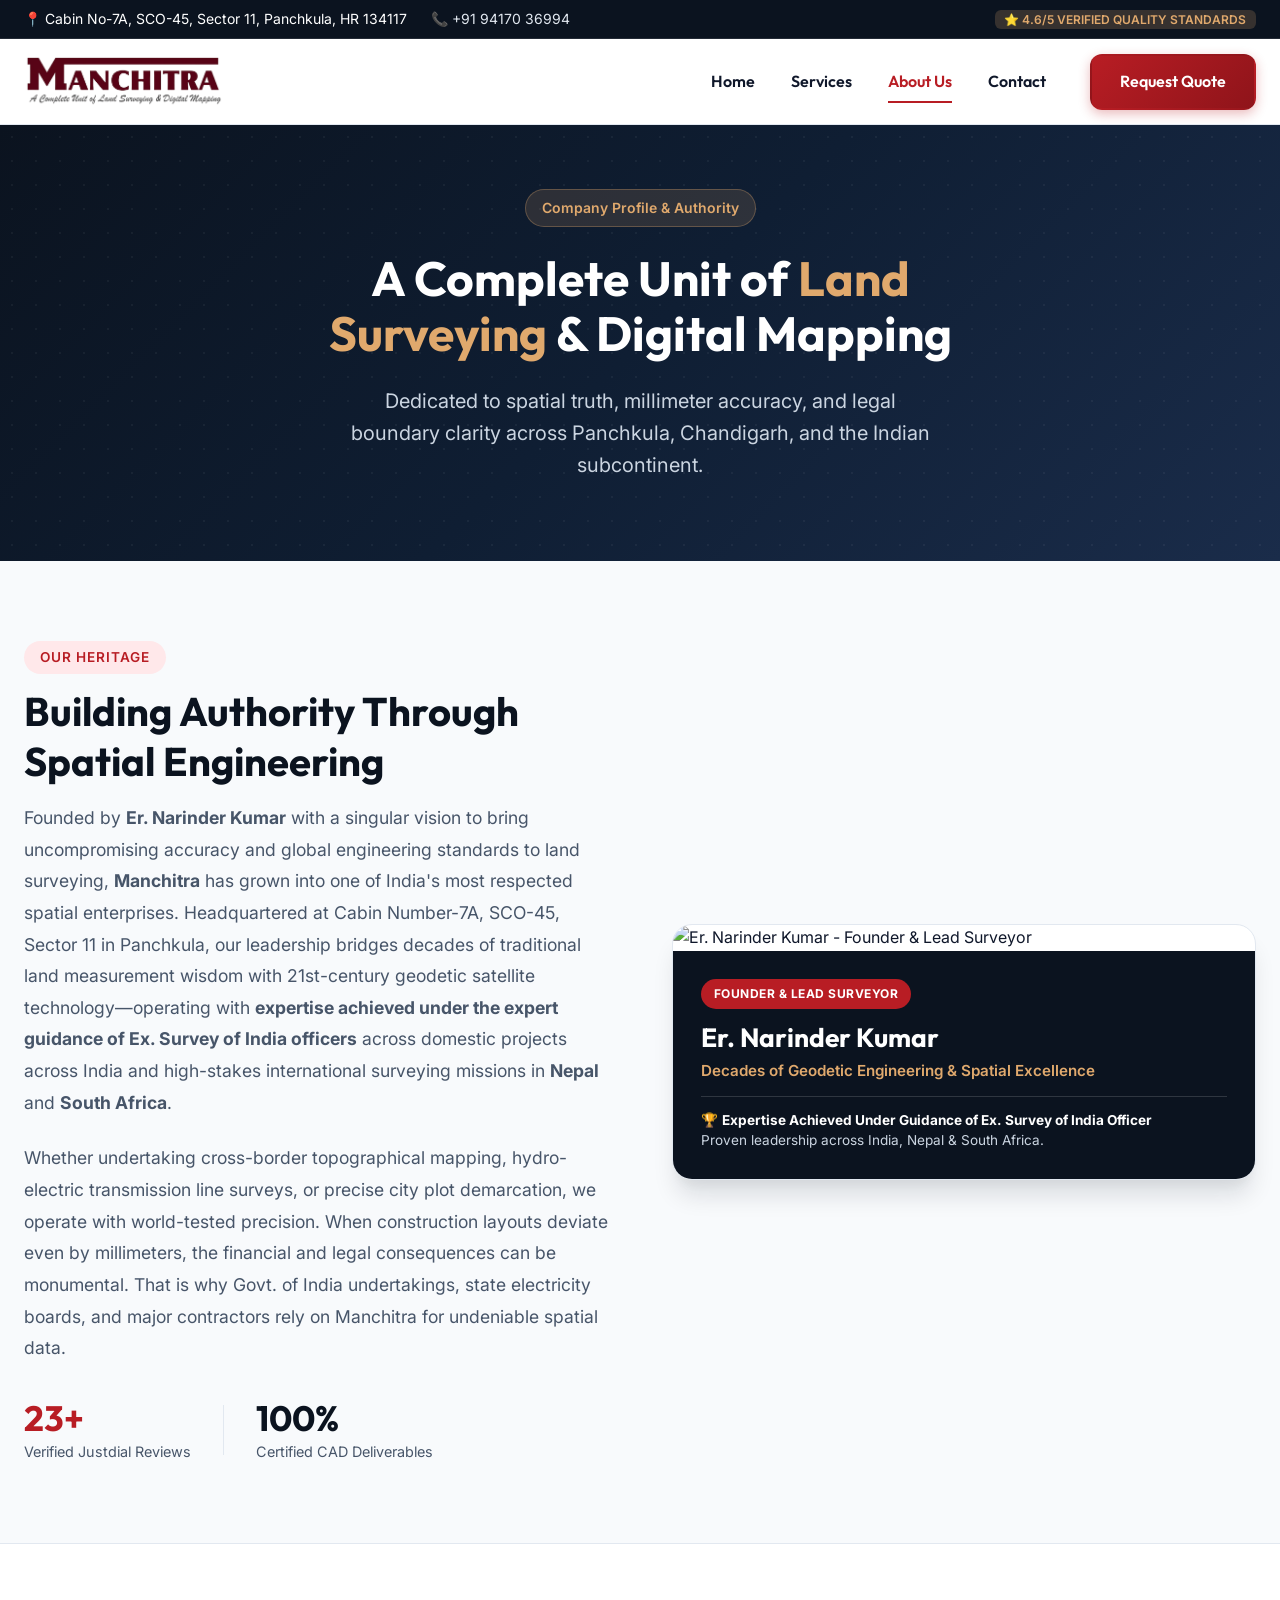
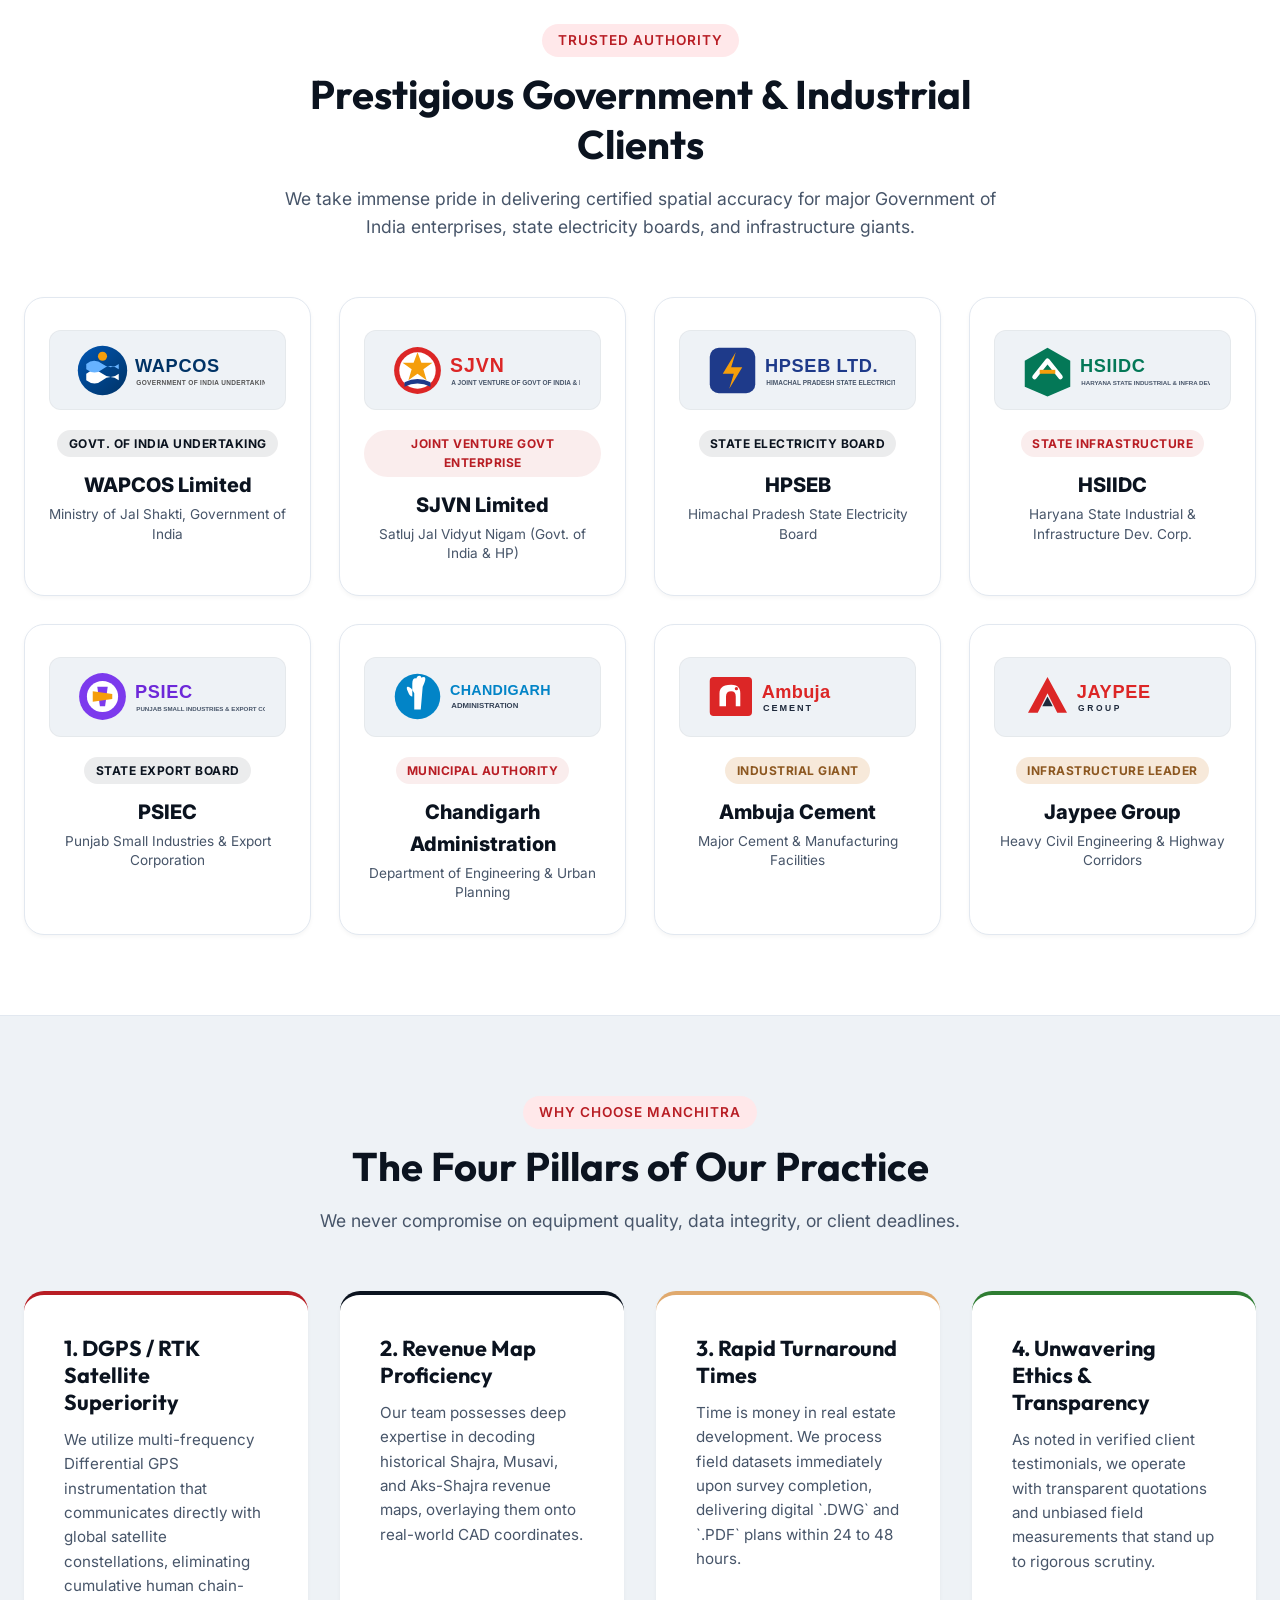
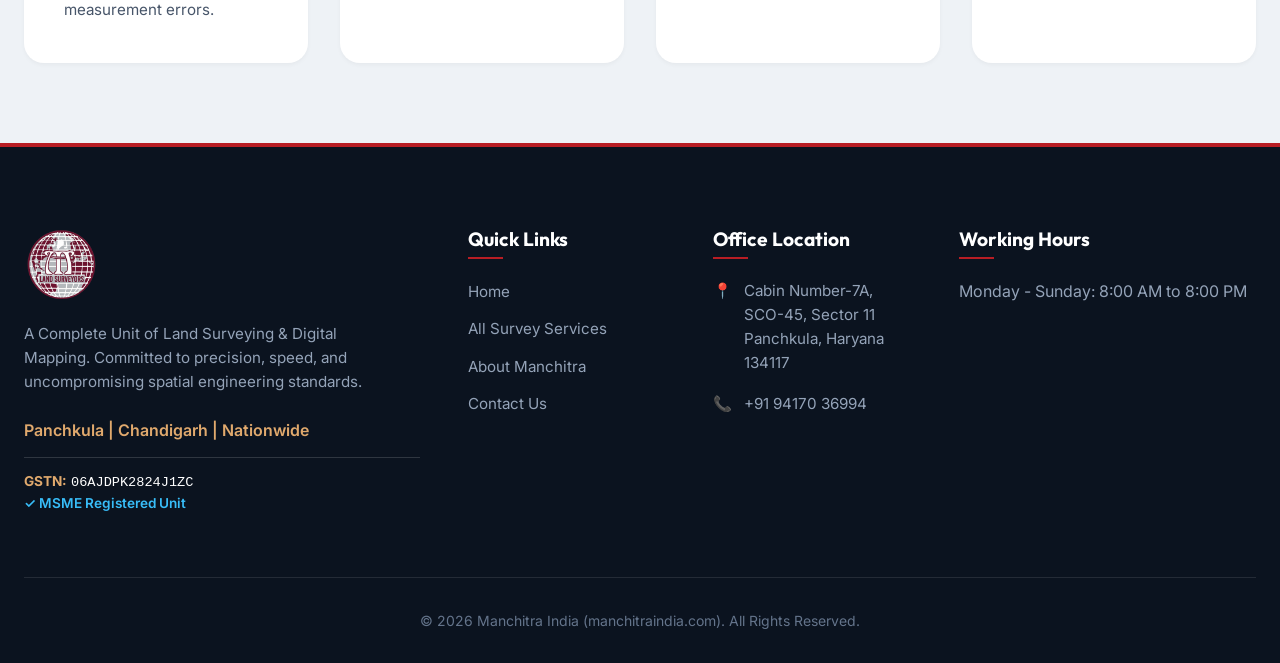
==== commit 5f52f547: "Fix CSS syntax error, fix double counter plus signs, restore hero calculator styling, and add high-r" ====
--- a/about.html
+++ b/about.html
@@ -103,41 +103,49 @@
             </div>
             <div class="client-grid">
                 <div class="client-card">
+                    <div class="client-logo-box"><img src="assets/clients/wapcos.svg" alt="WAPCOS Limited Logo"></div>
                     <span class="client-badge badge-govt">Govt. of India Undertaking</span>
                     <div class="client-name">WAPCOS Limited</div>
                     <div class="client-desc">Ministry of Jal Shakti, Government of India</div>
                 </div>
                 <div class="client-card">
+                    <div class="client-logo-box"><img src="assets/clients/sjvn.svg" alt="SJVN Limited Logo"></div>
                     <span class="client-badge badge-power">Joint Venture Govt Enterprise</span>
                     <div class="client-name">SJVN Limited</div>
                     <div class="client-desc">Satluj Jal Vidyut Nigam (Govt. of India & HP)</div>
                 </div>
                 <div class="client-card">
+                    <div class="client-logo-box"><img src="assets/clients/hpseb.svg" alt="HPSEB Logo"></div>
                     <span class="client-badge badge-govt">State Electricity Board</span>
                     <div class="client-name">HPSEB</div>
                     <div class="client-desc">Himachal Pradesh State Electricity Board</div>
                 </div>
                 <div class="client-card">
+                    <div class="client-logo-box"><img src="assets/clients/hsiidc.svg" alt="HSIIDC Logo"></div>
                     <span class="client-badge badge-power">State Infrastructure</span>
                     <div class="client-name">HSIIDC</div>
                     <div class="client-desc">Haryana State Industrial & Infrastructure Dev. Corp.</div>
                 </div>
                 <div class="client-card">
+                    <div class="client-logo-box"><img src="assets/clients/psiec.svg" alt="PSIEC Logo"></div>
                     <span class="client-badge badge-govt">State Export Board</span>
                     <div class="client-name">PSIEC</div>
                     <div class="client-desc">Punjab Small Industries & Export Corporation</div>
                 </div>
                 <div class="client-card">
+                    <div class="client-logo-box"><img src="assets/clients/chandigarh.svg" alt="Chandigarh Administration Logo"></div>
                     <span class="client-badge badge-power">Municipal Authority</span>
                     <div class="client-name">Chandigarh Administration</div>
                     <div class="client-desc">Department of Engineering & Urban Planning</div>
                 </div>
                 <div class="client-card">
+                    <div class="client-logo-box"><img src="assets/clients/ambuja.svg" alt="Ambuja Cement Logo"></div>
                     <span class="client-badge badge-infra">Industrial Giant</span>
                     <div class="client-name">Ambuja Cement</div>
                     <div class="client-desc">Major Cement & Manufacturing Facilities</div>
                 </div>
                 <div class="client-card">
+                    <div class="client-logo-box"><img src="assets/clients/jaypee.svg" alt="Jaypee Group Logo"></div>
                     <span class="client-badge badge-infra">Infrastructure Leader</span>
                     <div class="client-name">Jaypee Group</div>
                     <div class="client-desc">Heavy Civil Engineering & Highway Corridors</div>
--- a/css/style.css
+++ b/css/style.css
@@ -398,7 +398,7 @@
 }
 
 /* Interactive Survey Cost Calculator Widget */
-.calc-card {
+.calc-card, .estimator-card {
     background-color: #FFFFFF;
     border-radius: var(--radius-lg);
     padding: 2.25rem;
@@ -408,19 +408,19 @@
     border: 1px solid rgba(255, 255, 255, 0.2);
 }
 
-.calc-header {
+.calc-header, .estimator-header {
     margin-bottom: 1.5rem;
     border-bottom: 1px solid var(--border-color);
     padding-bottom: 1rem;
 }
 
-.calc-header h3 {
+.calc-header h3, .estimator-header h3 {
     font-size: 1.5rem;
     color: var(--navy-dark);
     margin-bottom: 0.25rem;
 }
 
-.calc-header p {
+.calc-header p, .estimator-header p {
     font-size: 0.875rem;
     color: var(--text-muted);
 }
@@ -856,31 +856,53 @@
     border-top: 1px solid rgba(255, 255, 255, 0.1);
     color: #64748B;
     font-size: 0.875rem;
+}
+
+/* Client Showcase Section */
 .client-grid {
     display: grid;
-    grid-template-columns: repeat(auto-fit, minmax(250px, 1fr));
-    gap: 1.5rem;
+    grid-template-columns: repeat(auto-fit, minmax(260px, 1fr));
+    gap: 1.75rem;
     margin-top: 2.5rem;
 }
 
 .client-card {
     background: #FFFFFF;
     border: 1px solid var(--border-color);
-    border-radius: var(--radius-md);
-    padding: 1.75rem 1.25rem;
+    border-radius: var(--radius-lg);
+    padding: 2rem 1.5rem;
     text-align: center;
     box-shadow: var(--shadow-sm);
     transition: var(--transition);
     display: flex;
     flex-direction: column;
     align-items: center;
+    justify-content: flex-start;
+}
+
+.client-card:hover {
+    transform: translateY(-5px);
+    box-shadow: var(--shadow-lg);
+    border-color: var(--primary);
+}
+
+.client-logo-box {
+    width: 100%;
+    height: 80px;
+    display: flex;
+    align-items: center;
     justify-content: center;
-}
-
-.client-card:hover {
-    transform: translateY(-4px);
-    box-shadow: var(--shadow-md);
-    border-color: var(--primary);
+    margin-bottom: 1.25rem;
+    padding: 0.5rem;
+    background: var(--bg-alt);
+    border-radius: var(--radius-md);
+    border: 1px solid rgba(0,0,0,0.04);
+}
+
+.client-logo-box img {
+    max-height: 65px;
+    max-width: 90%;
+    object-fit: contain;
 }
 
 .client-badge {
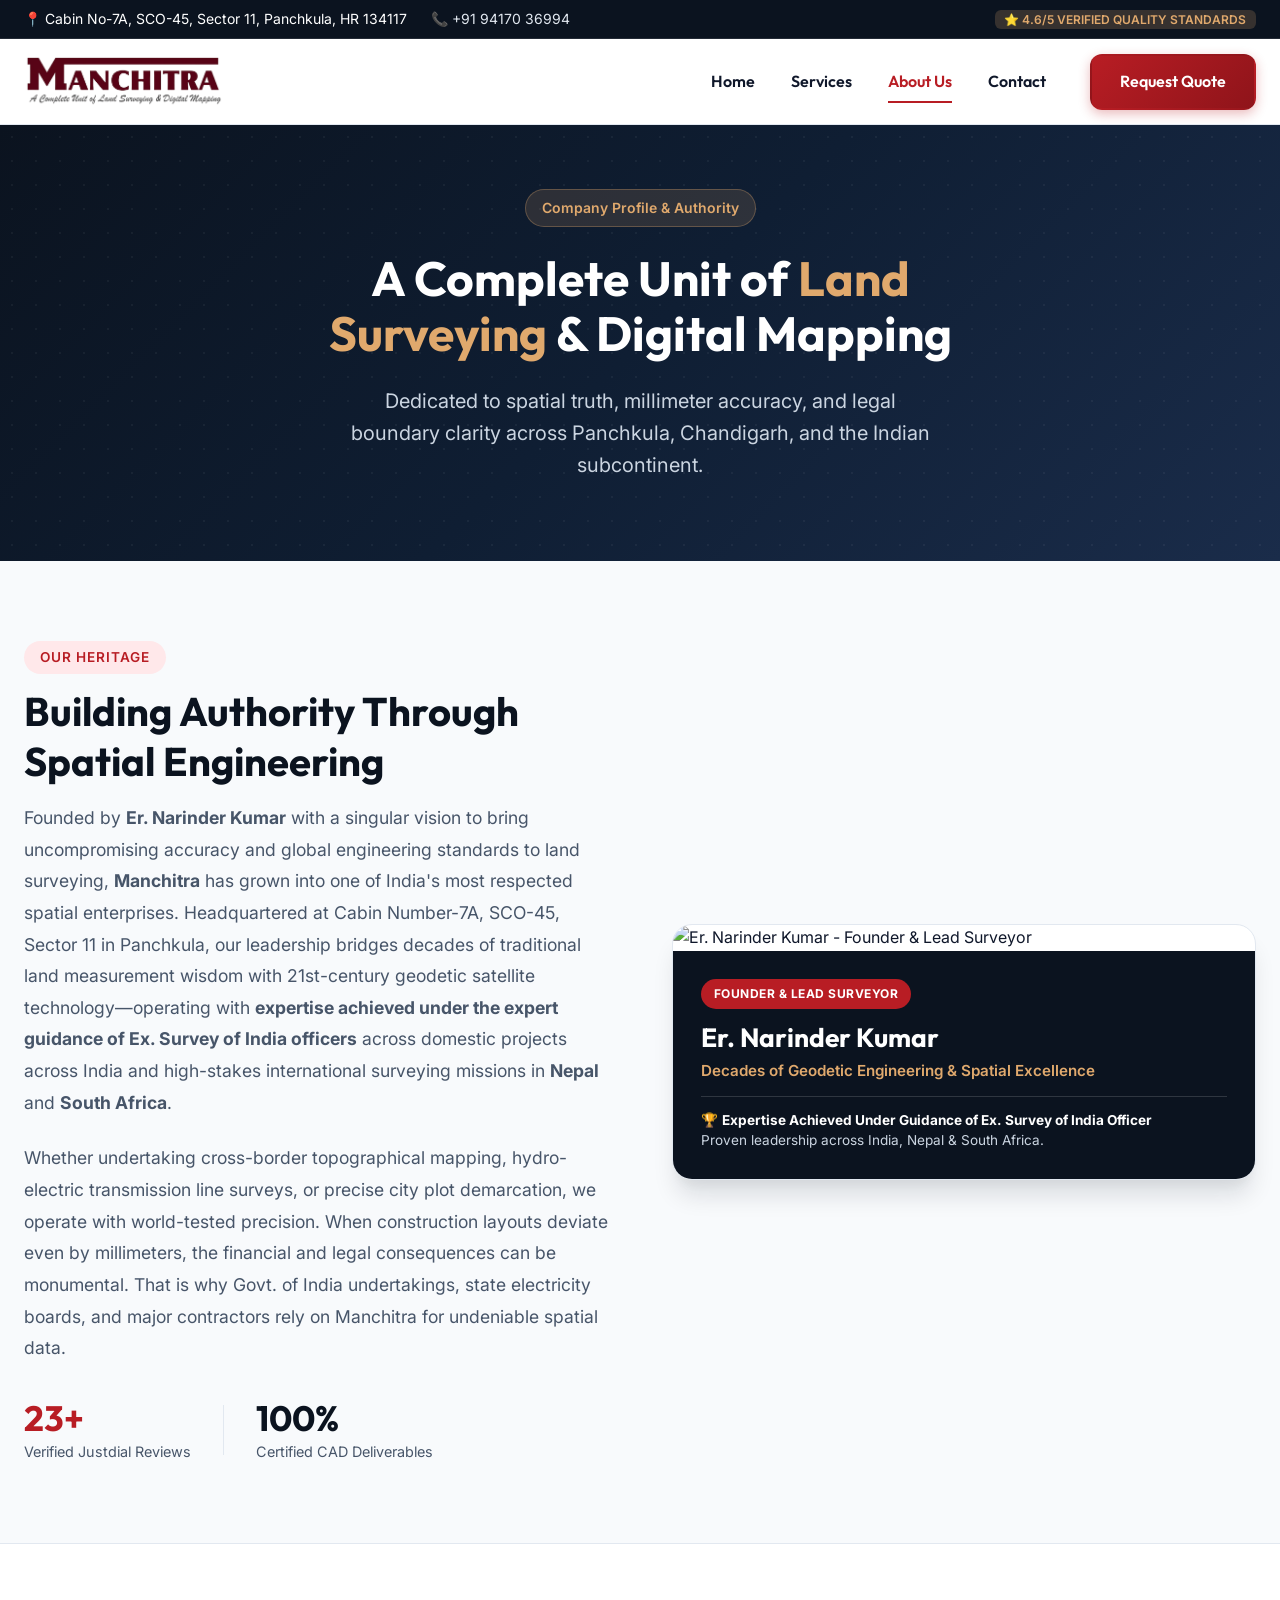
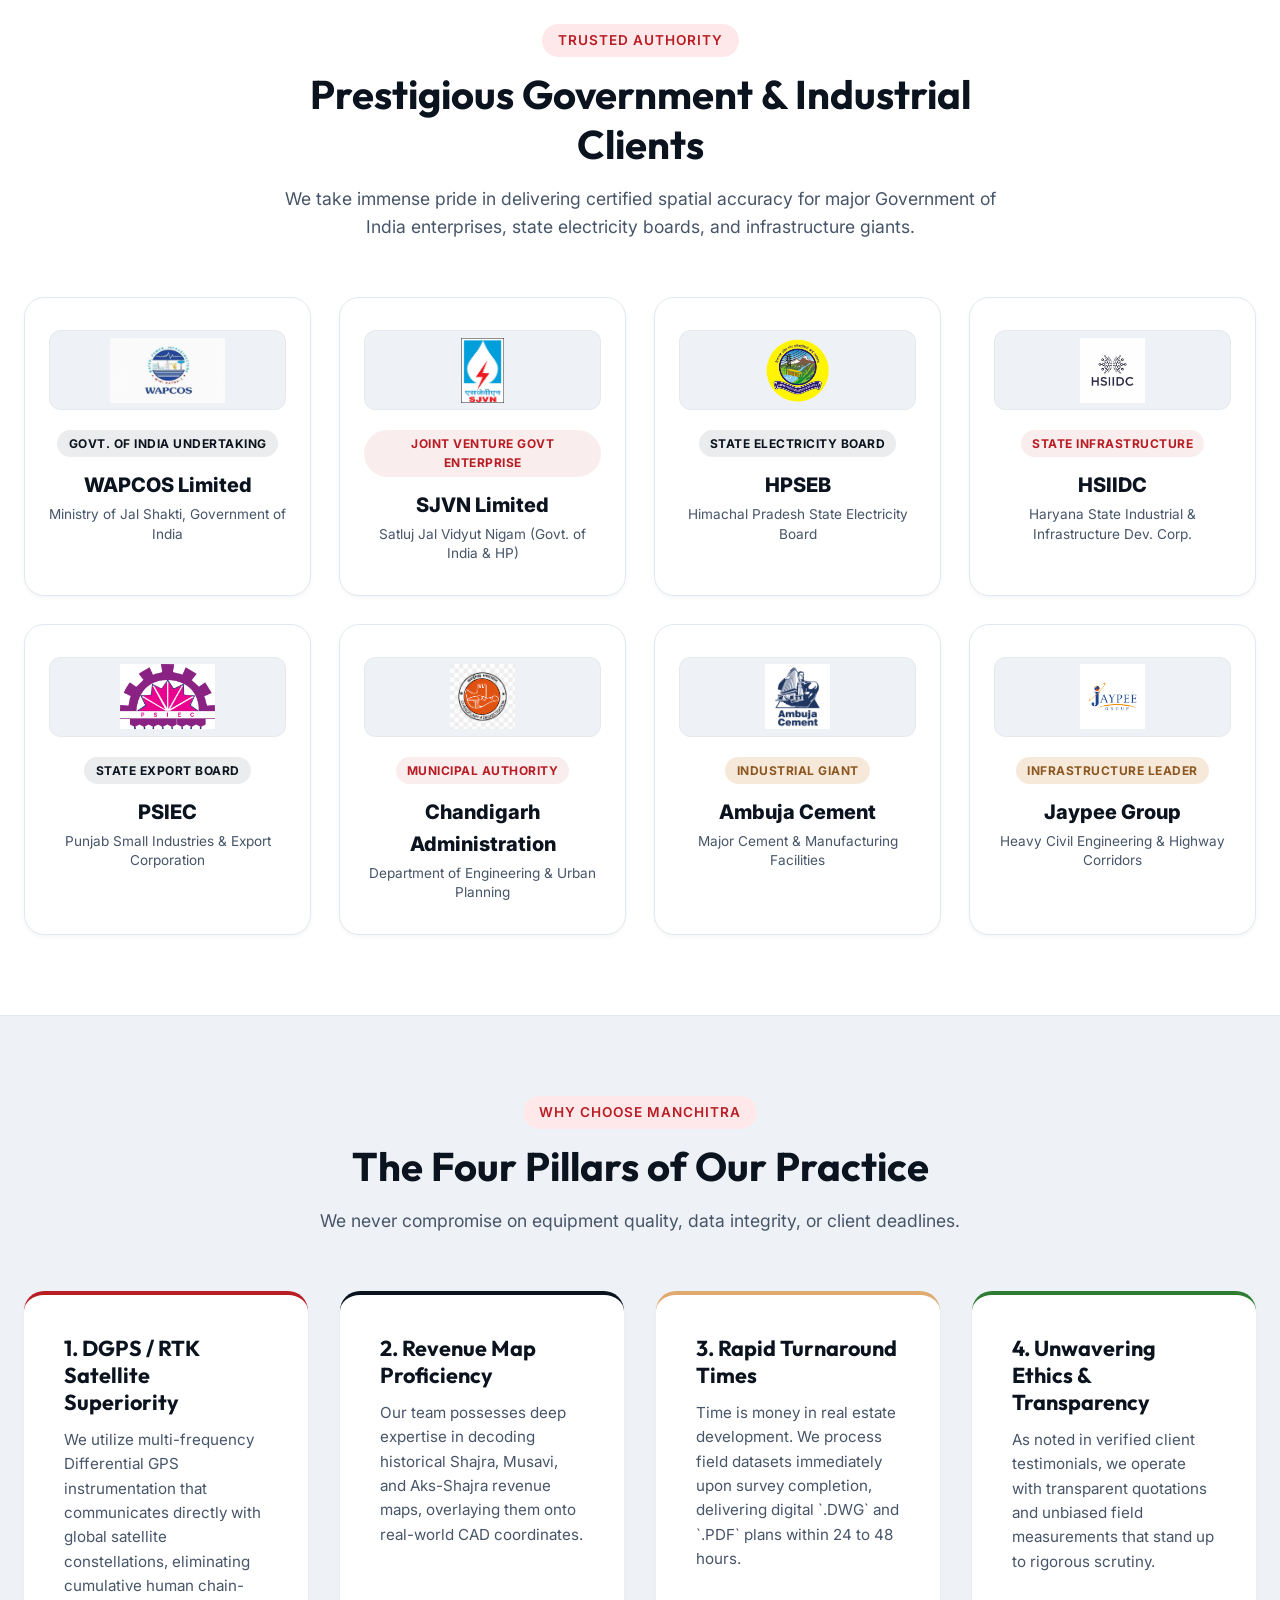
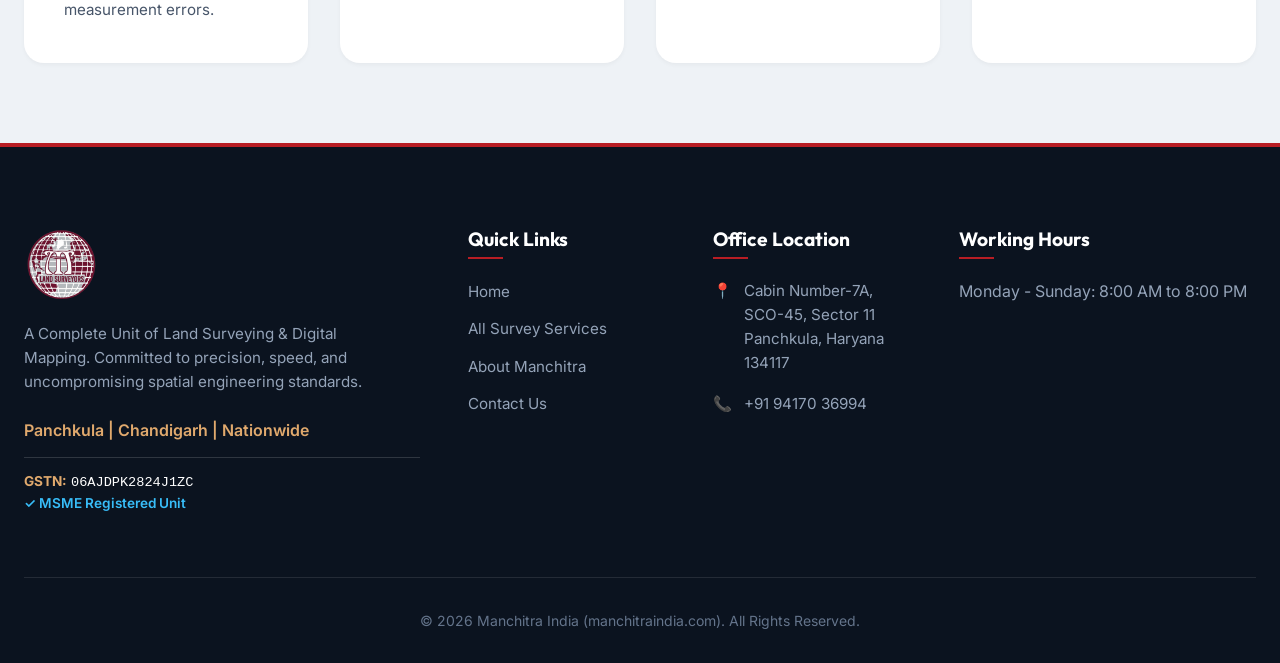
==== commit 67b3292a: "Use user-provided JPG/PNG client logos, restore WhatsApp quote button and result box, and refine mob" ====
--- a/about.html
+++ b/about.html
@@ -103,49 +103,49 @@
             </div>
             <div class="client-grid">
                 <div class="client-card">
-                    <div class="client-logo-box"><img src="assets/clients/wapcos.svg" alt="WAPCOS Limited Logo"></div>
+                    <div class="client-logo-box"><img src="assets/clients/wapcos.jpg" alt="WAPCOS Limited Logo"></div>
                     <span class="client-badge badge-govt">Govt. of India Undertaking</span>
                     <div class="client-name">WAPCOS Limited</div>
                     <div class="client-desc">Ministry of Jal Shakti, Government of India</div>
                 </div>
                 <div class="client-card">
-                    <div class="client-logo-box"><img src="assets/clients/sjvn.svg" alt="SJVN Limited Logo"></div>
+                    <div class="client-logo-box"><img src="assets/clients/sjvn.png" alt="SJVN Limited Logo"></div>
                     <span class="client-badge badge-power">Joint Venture Govt Enterprise</span>
                     <div class="client-name">SJVN Limited</div>
                     <div class="client-desc">Satluj Jal Vidyut Nigam (Govt. of India & HP)</div>
                 </div>
                 <div class="client-card">
-                    <div class="client-logo-box"><img src="assets/clients/hpseb.svg" alt="HPSEB Logo"></div>
+                    <div class="client-logo-box"><img src="assets/clients/hpseb.png" alt="HPSEB Logo"></div>
                     <span class="client-badge badge-govt">State Electricity Board</span>
                     <div class="client-name">HPSEB</div>
                     <div class="client-desc">Himachal Pradesh State Electricity Board</div>
                 </div>
                 <div class="client-card">
-                    <div class="client-logo-box"><img src="assets/clients/hsiidc.svg" alt="HSIIDC Logo"></div>
+                    <div class="client-logo-box"><img src="assets/clients/hsiidc.jpg" alt="HSIIDC Logo"></div>
                     <span class="client-badge badge-power">State Infrastructure</span>
                     <div class="client-name">HSIIDC</div>
                     <div class="client-desc">Haryana State Industrial & Infrastructure Dev. Corp.</div>
                 </div>
                 <div class="client-card">
-                    <div class="client-logo-box"><img src="assets/clients/psiec.svg" alt="PSIEC Logo"></div>
+                    <div class="client-logo-box"><img src="assets/clients/psiec.png" alt="PSIEC Logo"></div>
                     <span class="client-badge badge-govt">State Export Board</span>
                     <div class="client-name">PSIEC</div>
                     <div class="client-desc">Punjab Small Industries & Export Corporation</div>
                 </div>
                 <div class="client-card">
-                    <div class="client-logo-box"><img src="assets/clients/chandigarh.svg" alt="Chandigarh Administration Logo"></div>
+                    <div class="client-logo-box"><img src="assets/clients/chandigarh-administration.jpg" alt="Chandigarh Administration Logo"></div>
                     <span class="client-badge badge-power">Municipal Authority</span>
                     <div class="client-name">Chandigarh Administration</div>
                     <div class="client-desc">Department of Engineering & Urban Planning</div>
                 </div>
                 <div class="client-card">
-                    <div class="client-logo-box"><img src="assets/clients/ambuja.svg" alt="Ambuja Cement Logo"></div>
+                    <div class="client-logo-box"><img src="assets/clients/ambuja.png" alt="Ambuja Cement Logo"></div>
                     <span class="client-badge badge-infra">Industrial Giant</span>
                     <div class="client-name">Ambuja Cement</div>
                     <div class="client-desc">Major Cement & Manufacturing Facilities</div>
                 </div>
                 <div class="client-card">
-                    <div class="client-logo-box"><img src="assets/clients/jaypee.svg" alt="Jaypee Group Logo"></div>
+                    <div class="client-logo-box"><img src="assets/clients/jaypee.png" alt="Jaypee Group Logo"></div>
                     <span class="client-badge badge-infra">Infrastructure Leader</span>
                     <div class="client-name">Jaypee Group</div>
                     <div class="client-desc">Heavy Civil Engineering & Highway Corridors</div>
--- a/css/style.css
+++ b/css/style.css
@@ -992,14 +992,34 @@
     
     .hero-title {
         font-size: 1.85rem;
-        line-height: 1.25;
-        word-break: break-word;
-        overflow-wrap: break-word;
+        line-height: 1.3;
+        word-break: normal;
+        overflow-wrap: normal;
     }
     
     .hero-stats {
         grid-template-columns: 1fr;
+        gap: 1.25rem;
+    }
+    
+    .calc-card, .estimator-card {
+        padding: 1.5rem 1.25rem;
+    }
+    
+    .form-row {
+        grid-template-columns: 1fr;
         gap: 1rem;
+    }
+    
+    .calc-result {
+        flex-direction: column;
+        align-items: flex-start !important;
+        gap: 0.5rem;
+    }
+    
+    .client-grid {
+        grid-template-columns: 1fr;
+        gap: 1.25rem;
     }
     
     .services-grid {
@@ -1008,13 +1028,15 @@
     
     .footer-grid {
         grid-template-columns: 1fr;
+        gap: 2rem;
     }
     
     .cta-banner {
-        padding: 2.5rem 1.5rem;
+        padding: 2.5rem 1.25rem;
     }
     
     .cta-banner h2 {
-        font-size: 2rem;
-    }
-}
+        font-size: 1.75rem;
+        word-break: normal;
+    }
+}
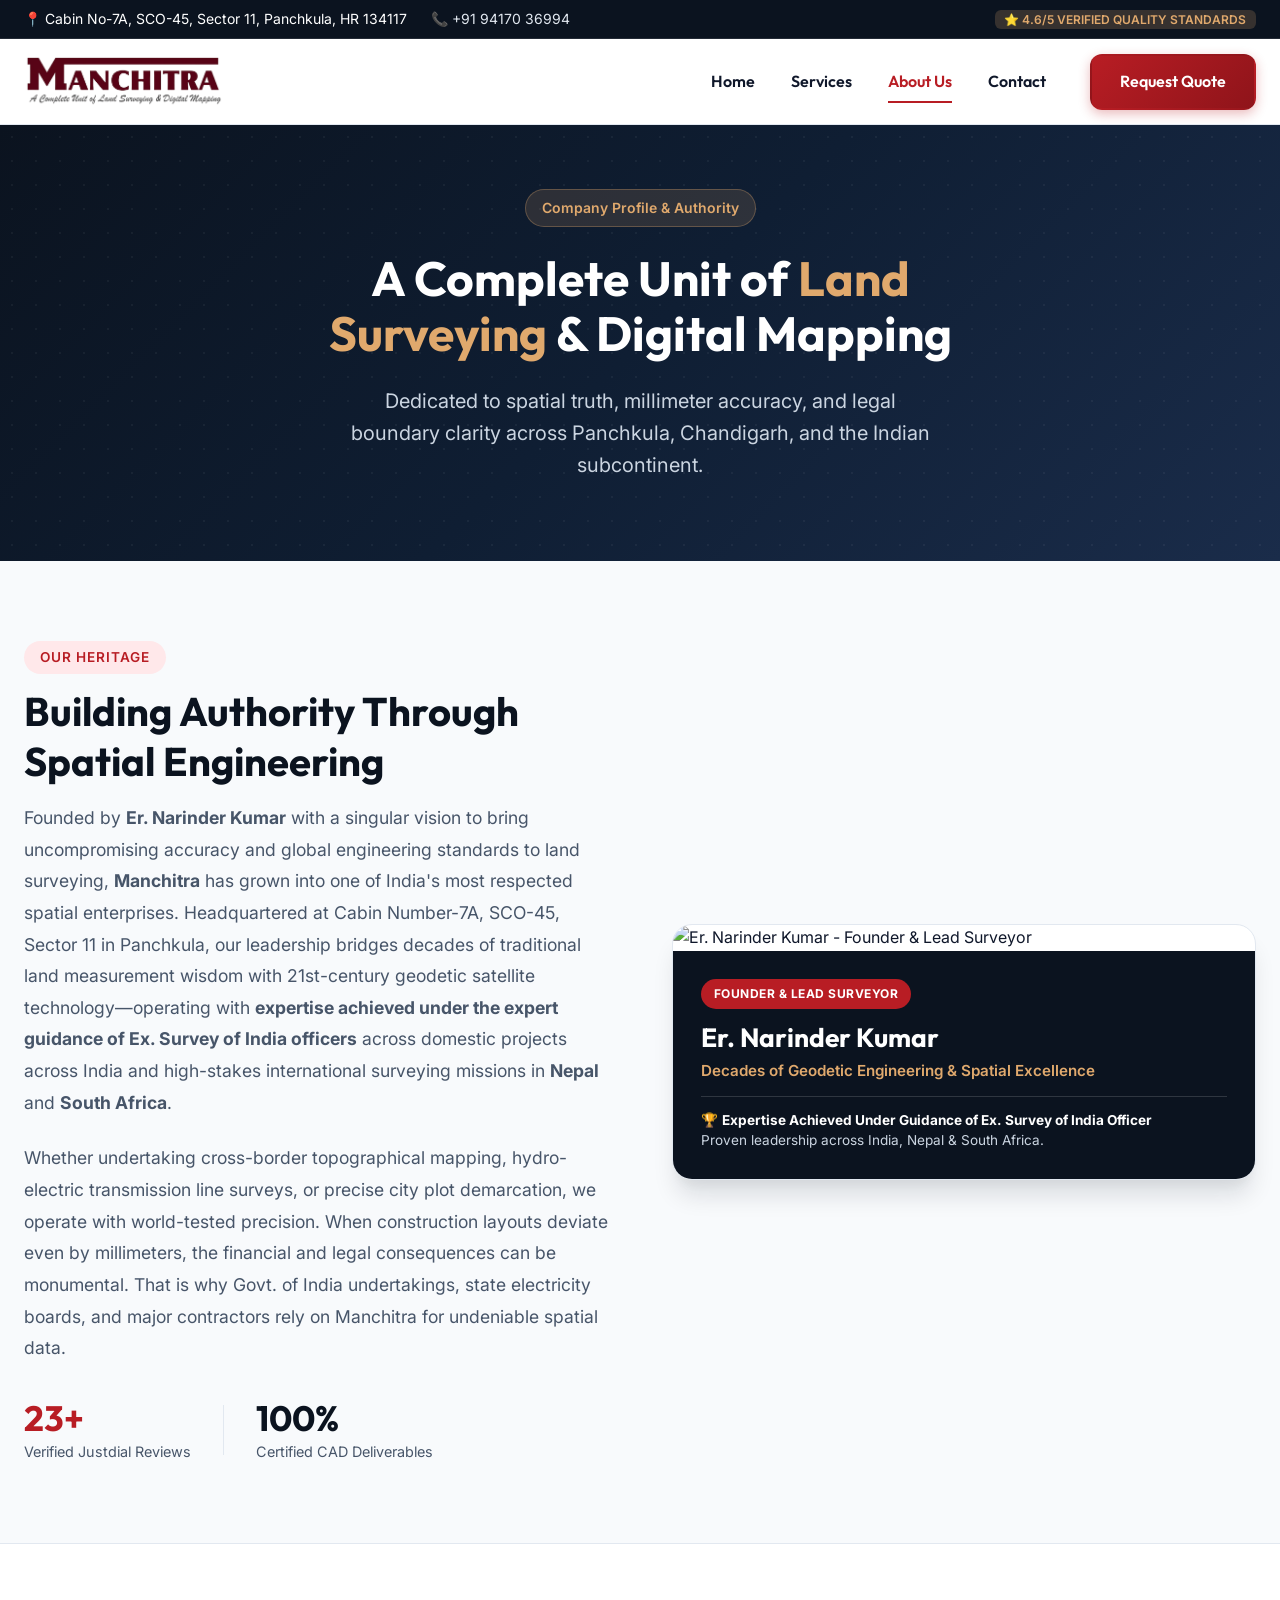
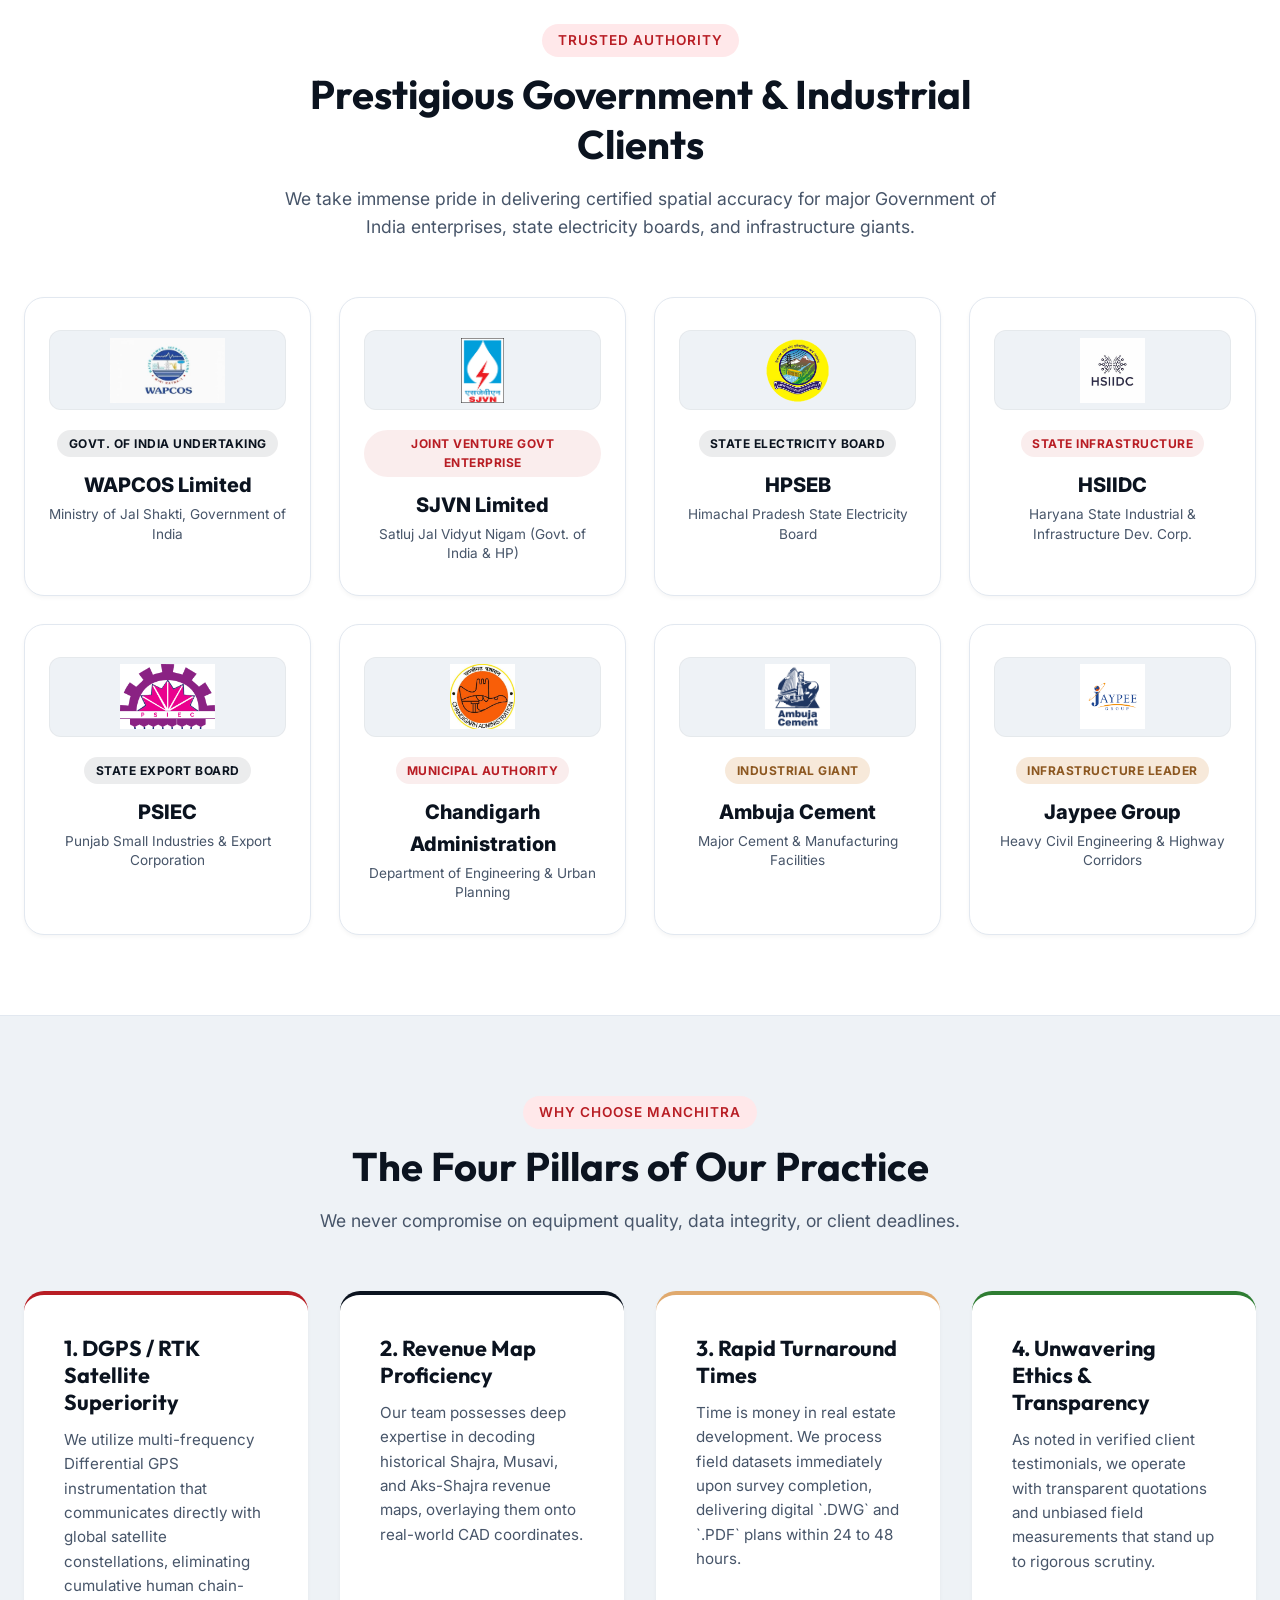
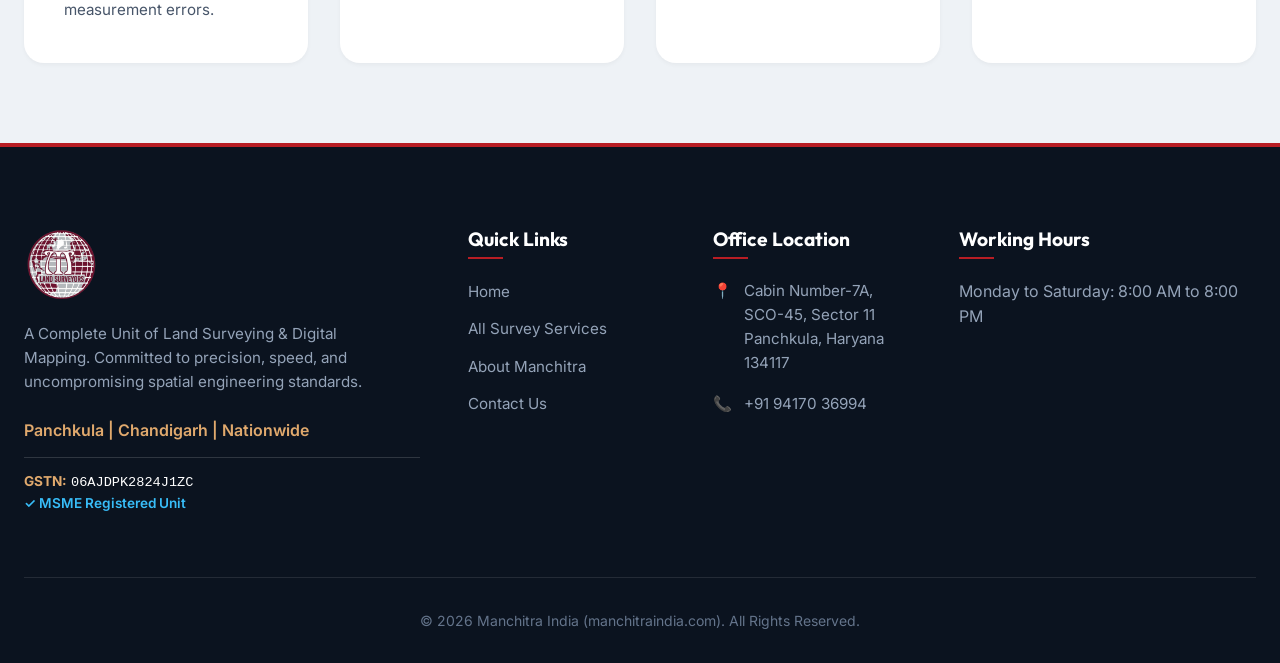
==== commit 7cdc0418: "Update Head Cabin to Head Office in contact page, change 7 Days to Monday to Saturday everywhere, an" ====
--- a/about.html
+++ b/about.html
@@ -214,7 +214,7 @@
                 </div>
                 <div>
                     <h3 class="footer-heading">Working Hours</h3>
-                    <p style="color: #94A3B8;">Monday - Sunday: 8:00 AM to 8:00 PM</p>
+                    <p style="color: #94A3B8;">Monday to Saturday: 8:00 AM to 8:00 PM</p>
                 </div>
             </div>
             <div class="footer-bottom">
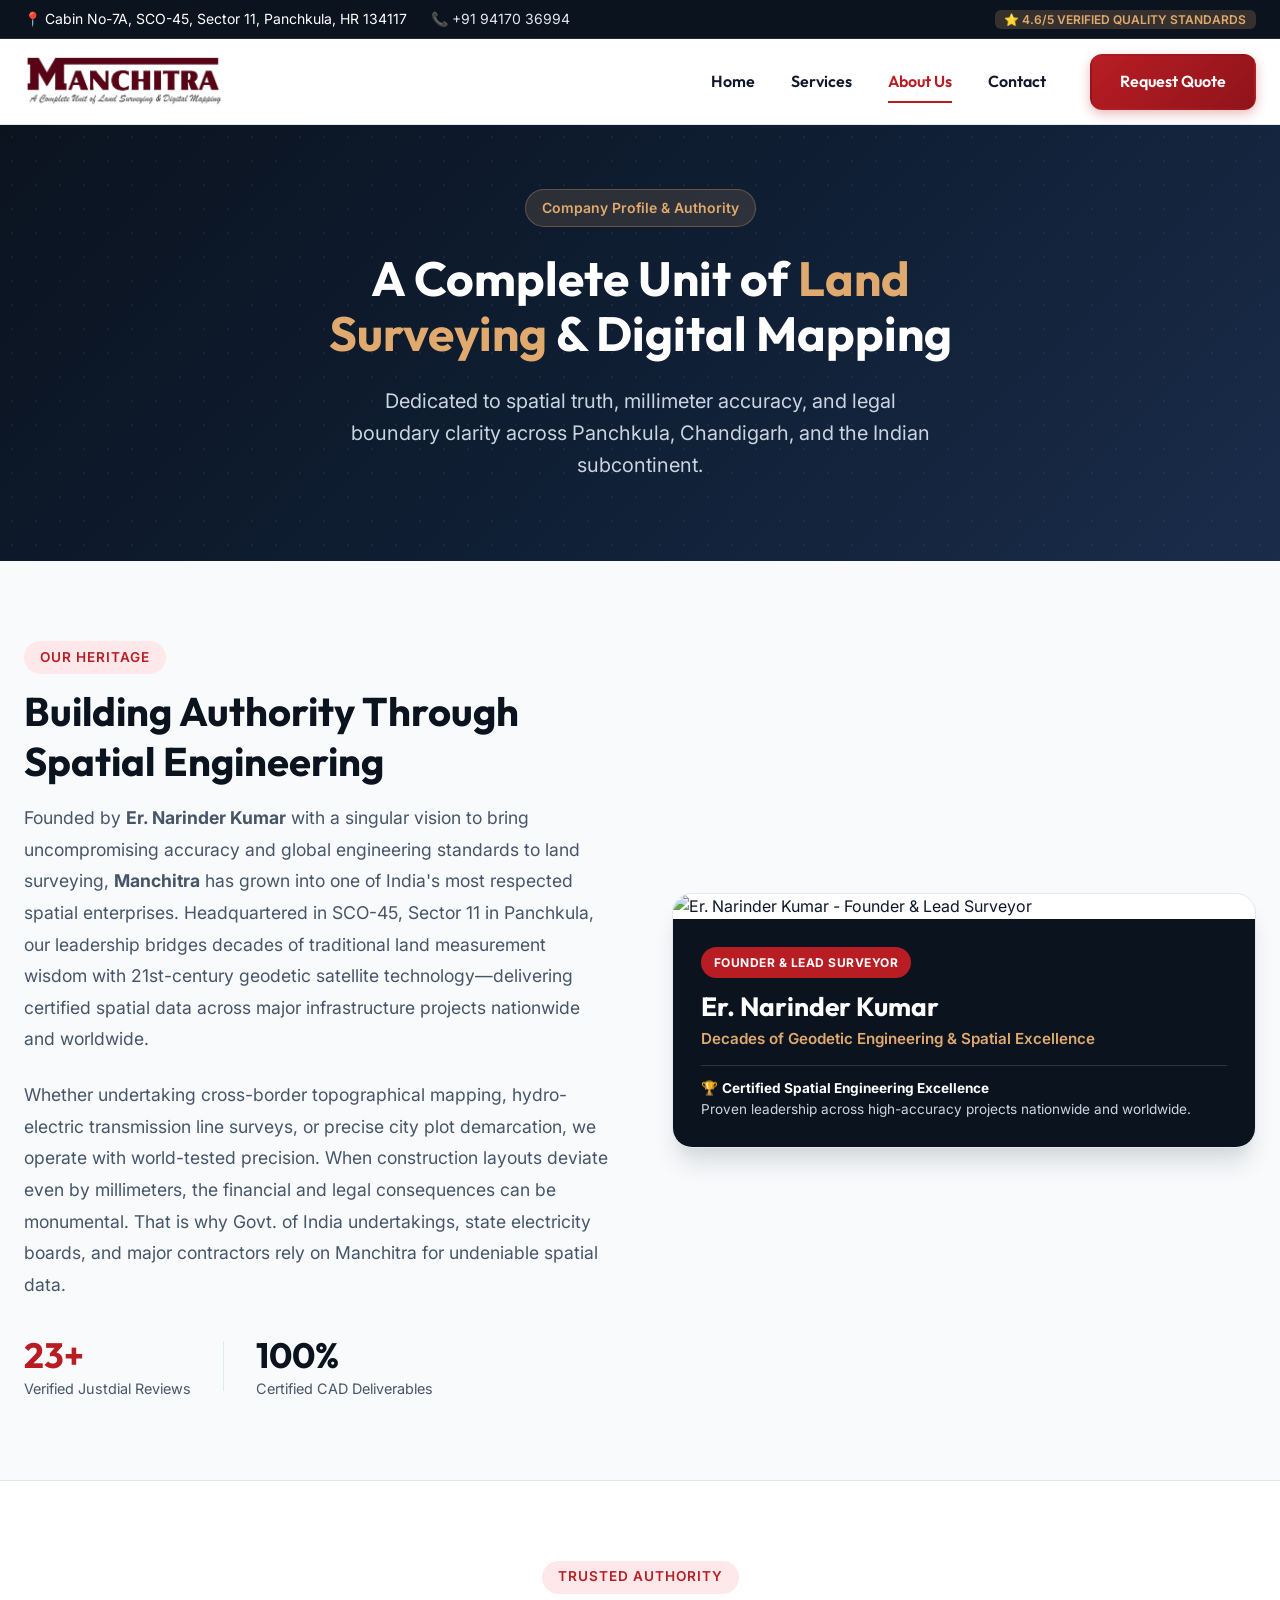
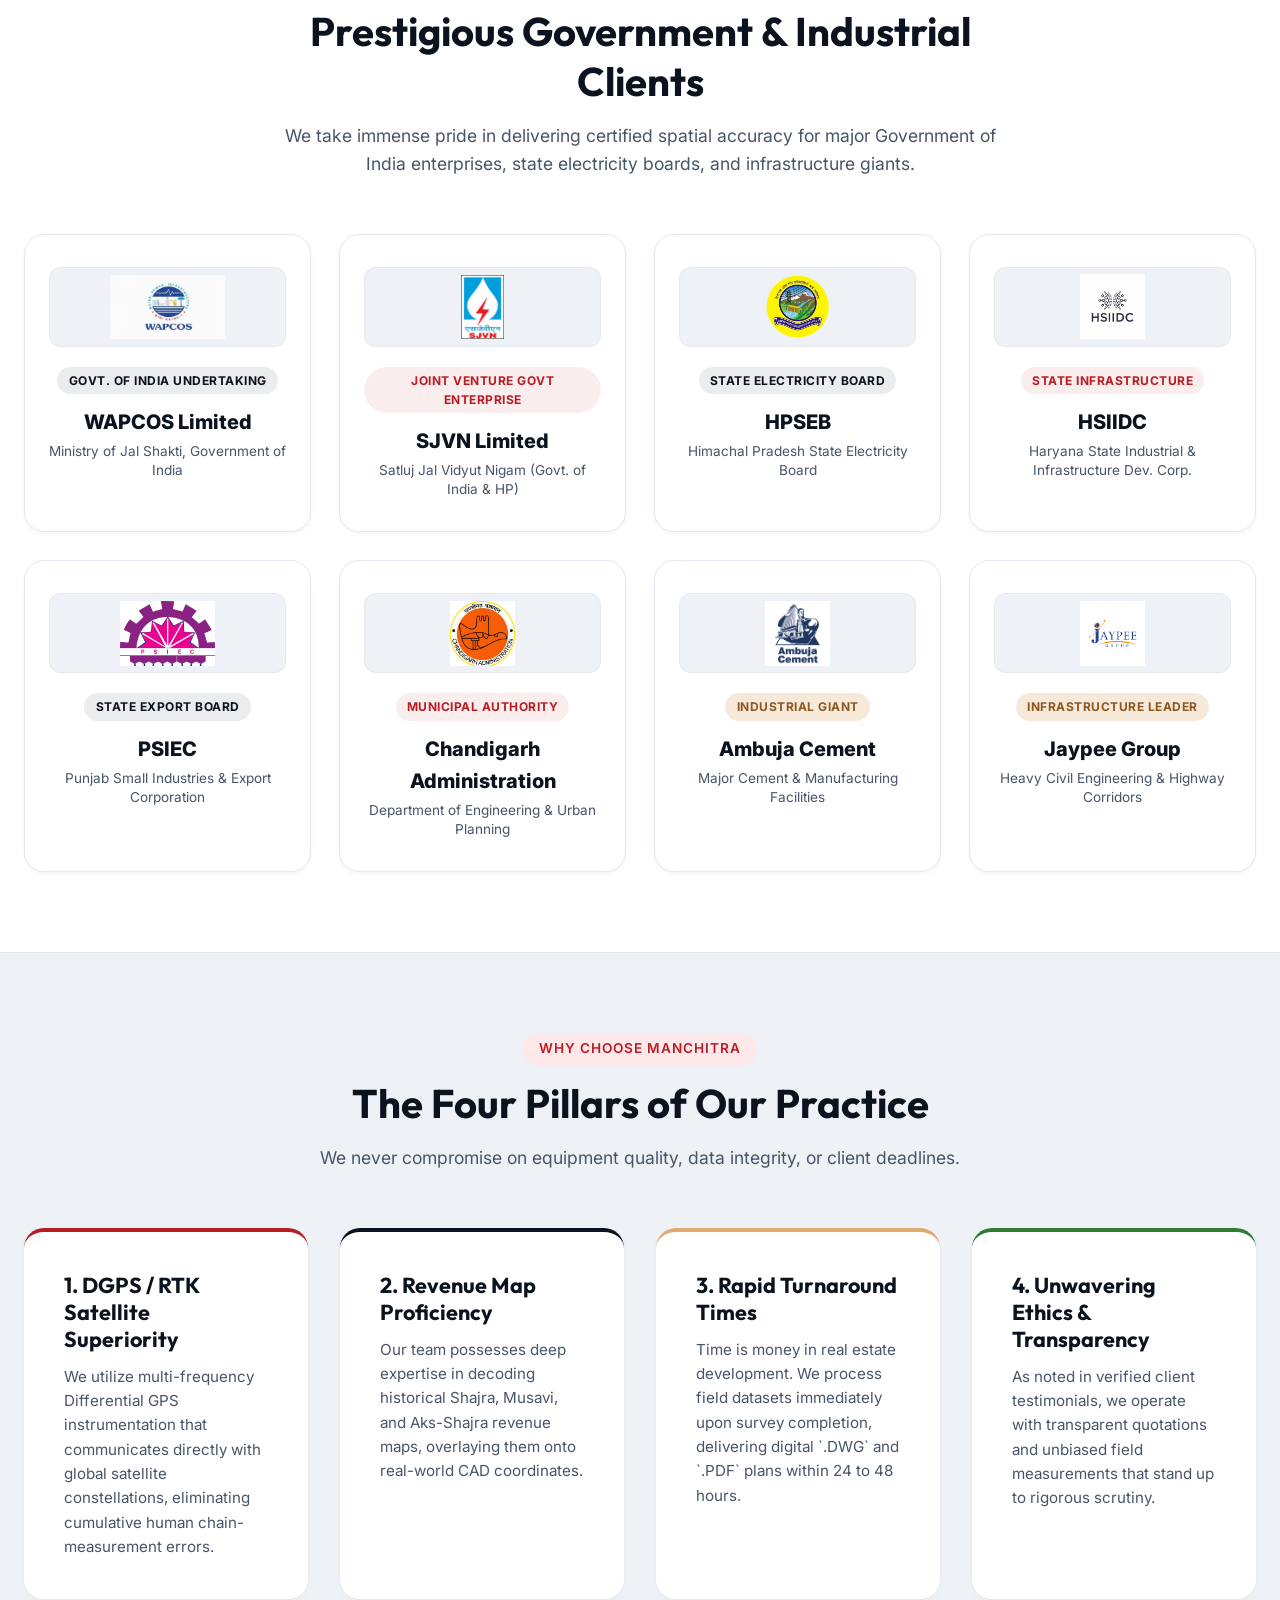
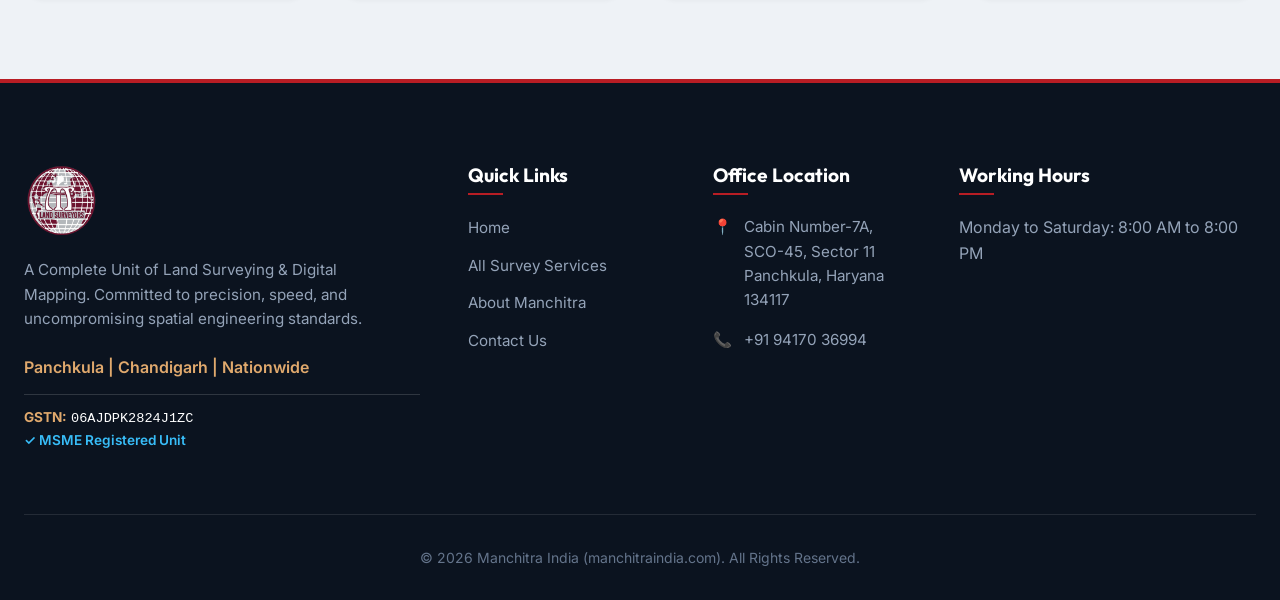
==== commit 5cfb4575: "Replace geographical limitations with nationwide and worldwide across hero subtitle, about story, an" ====
--- a/about.html
+++ b/about.html
@@ -59,7 +59,7 @@
                 <span class="section-tag">Our Heritage</span>
                 <h2 style="font-size: 2.5rem; margin-bottom: 1rem;">Building Authority Through Spatial Engineering</h2>
                 <p style="color: var(--text-muted); font-size: 1.1rem; margin-bottom: 1.5rem; line-height: 1.8;">
-                    Founded by <strong>Er. Narinder Kumar</strong> with a singular vision to bring uncompromising accuracy and global engineering standards to land surveying, <strong>Manchitra</strong> has grown into one of India's most respected spatial enterprises. Headquartered at Cabin Number-7A, SCO-45, Sector 11 in Panchkula, our leadership bridges decades of traditional land measurement wisdom with 21st-century geodetic satellite technology—operating with <strong>expertise achieved under the expert guidance of Ex. Survey of India officers</strong> across domestic projects across India and high-stakes international surveying missions in <strong>Nepal</strong> and <strong>South Africa</strong>.
+                    Founded by <strong>Er. Narinder Kumar</strong> with a singular vision to bring uncompromising accuracy and global engineering standards to land surveying, <strong>Manchitra</strong> has grown into one of India's most respected spatial enterprises. Headquartered in SCO-45, Sector 11 in Panchkula, our leadership bridges decades of traditional land measurement wisdom with 21st-century geodetic satellite technology—delivering certified spatial data across major infrastructure projects nationwide and worldwide.
                 </p>
                 <p style="color: var(--text-muted); font-size: 1.1rem; margin-bottom: 2rem; line-height: 1.8;">
                     Whether undertaking cross-border topographical mapping, hydro-electric transmission line surveys, or precise city plot demarcation, we operate with world-tested precision. When construction layouts deviate even by millimeters, the financial and legal consequences can be monumental. That is why Govt. of India undertakings, state electricity boards, and major contractors rely on Manchitra for undeniable spatial data.
@@ -84,8 +84,8 @@
                         <h3 style="color: #FFFFFF; font-size: 1.65rem; margin-bottom: 0.3rem;">Er. Narinder Kumar</h3>
                         <p style="color: var(--accent-gold); font-weight: 600; font-size: 0.95rem; margin-bottom: 0.8rem;">Decades of Geodetic Engineering & Spatial Excellence</p>
                         <div style="border-top: 1px solid rgba(255,255,255,0.15); padding-top: 0.8rem; color: #CBD5E1; font-size: 0.85rem; line-height: 1.5;">
-                            🏆 <strong style="color: #FFFFFF;">Expertise Achieved Under Guidance of Ex. Survey of India Officer</strong><br>
-                            Proven leadership across India, Nepal & South Africa.
+                            🏆 <strong style="color: #FFFFFF;">Certified Spatial Engineering Excellence</strong><br>
+                            Proven leadership across high-accuracy projects nationwide and worldwide.
                         </div>
                     </div>
                 </div>
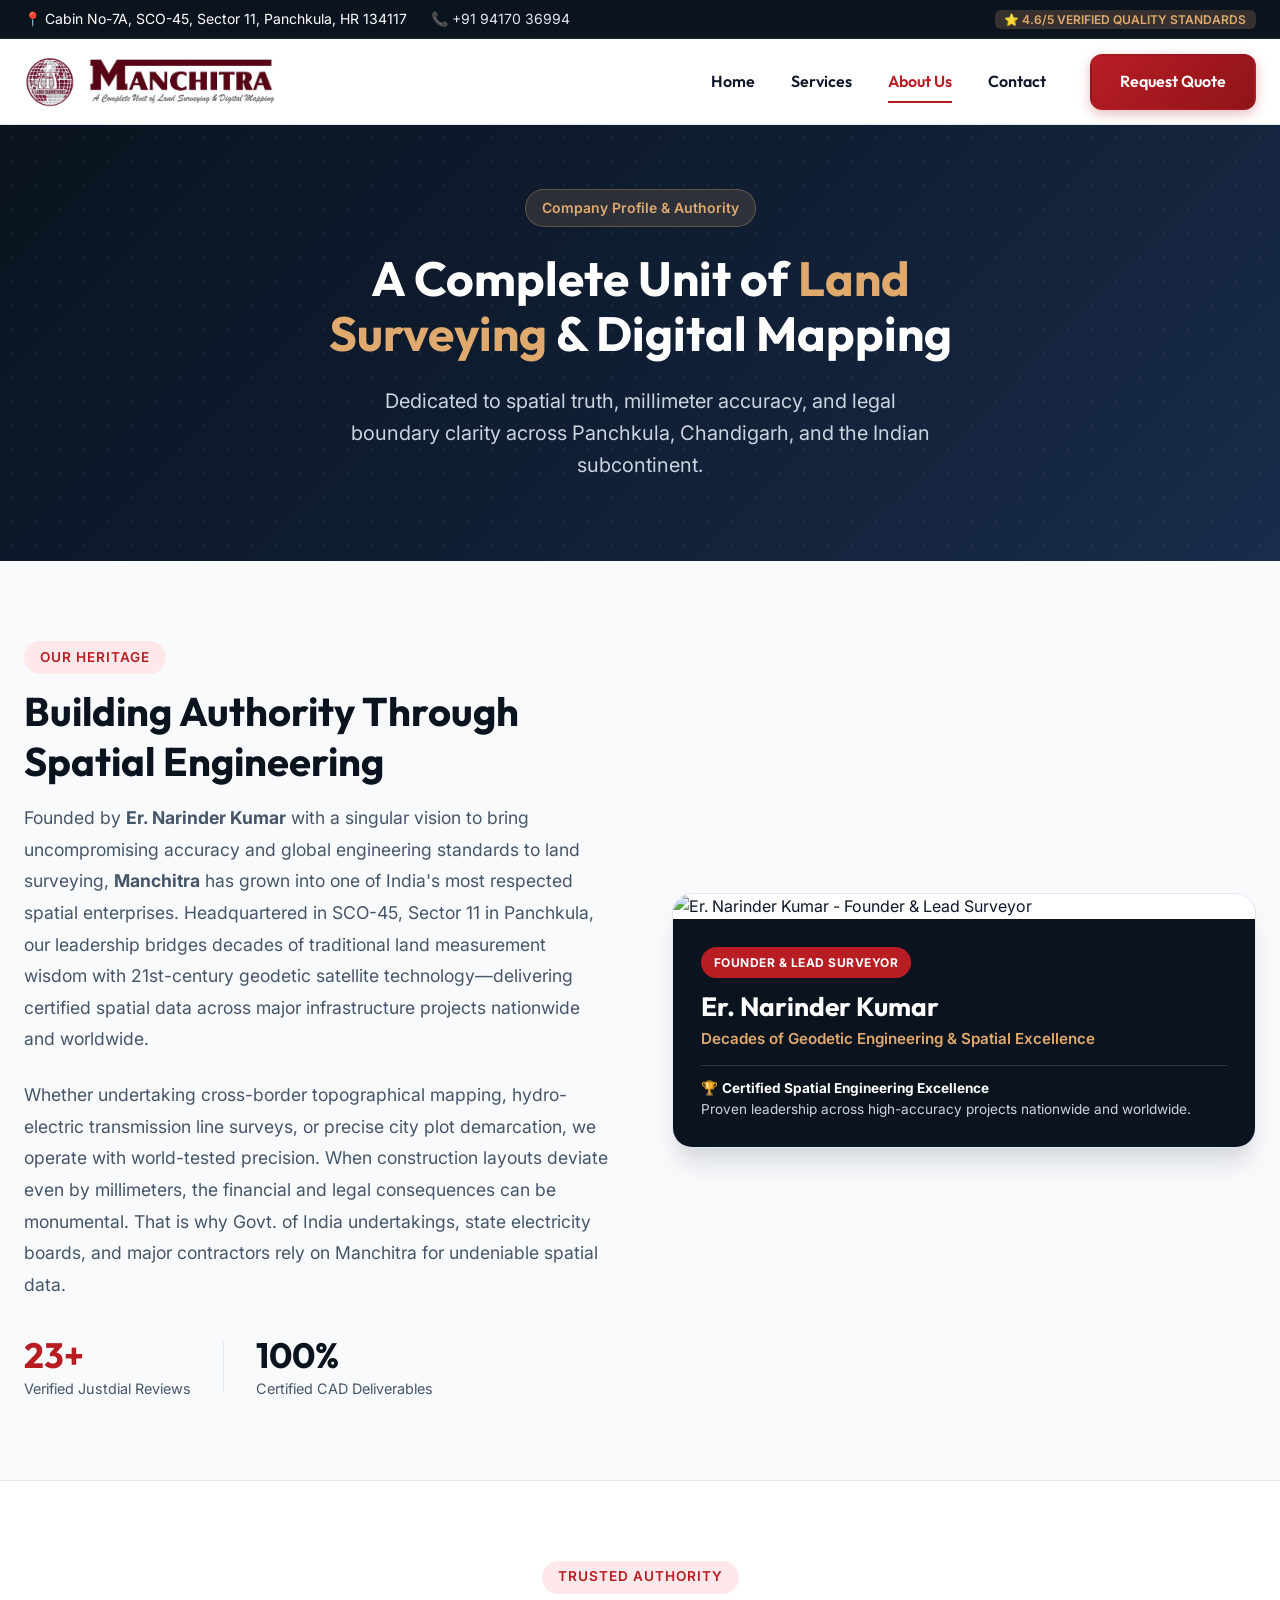
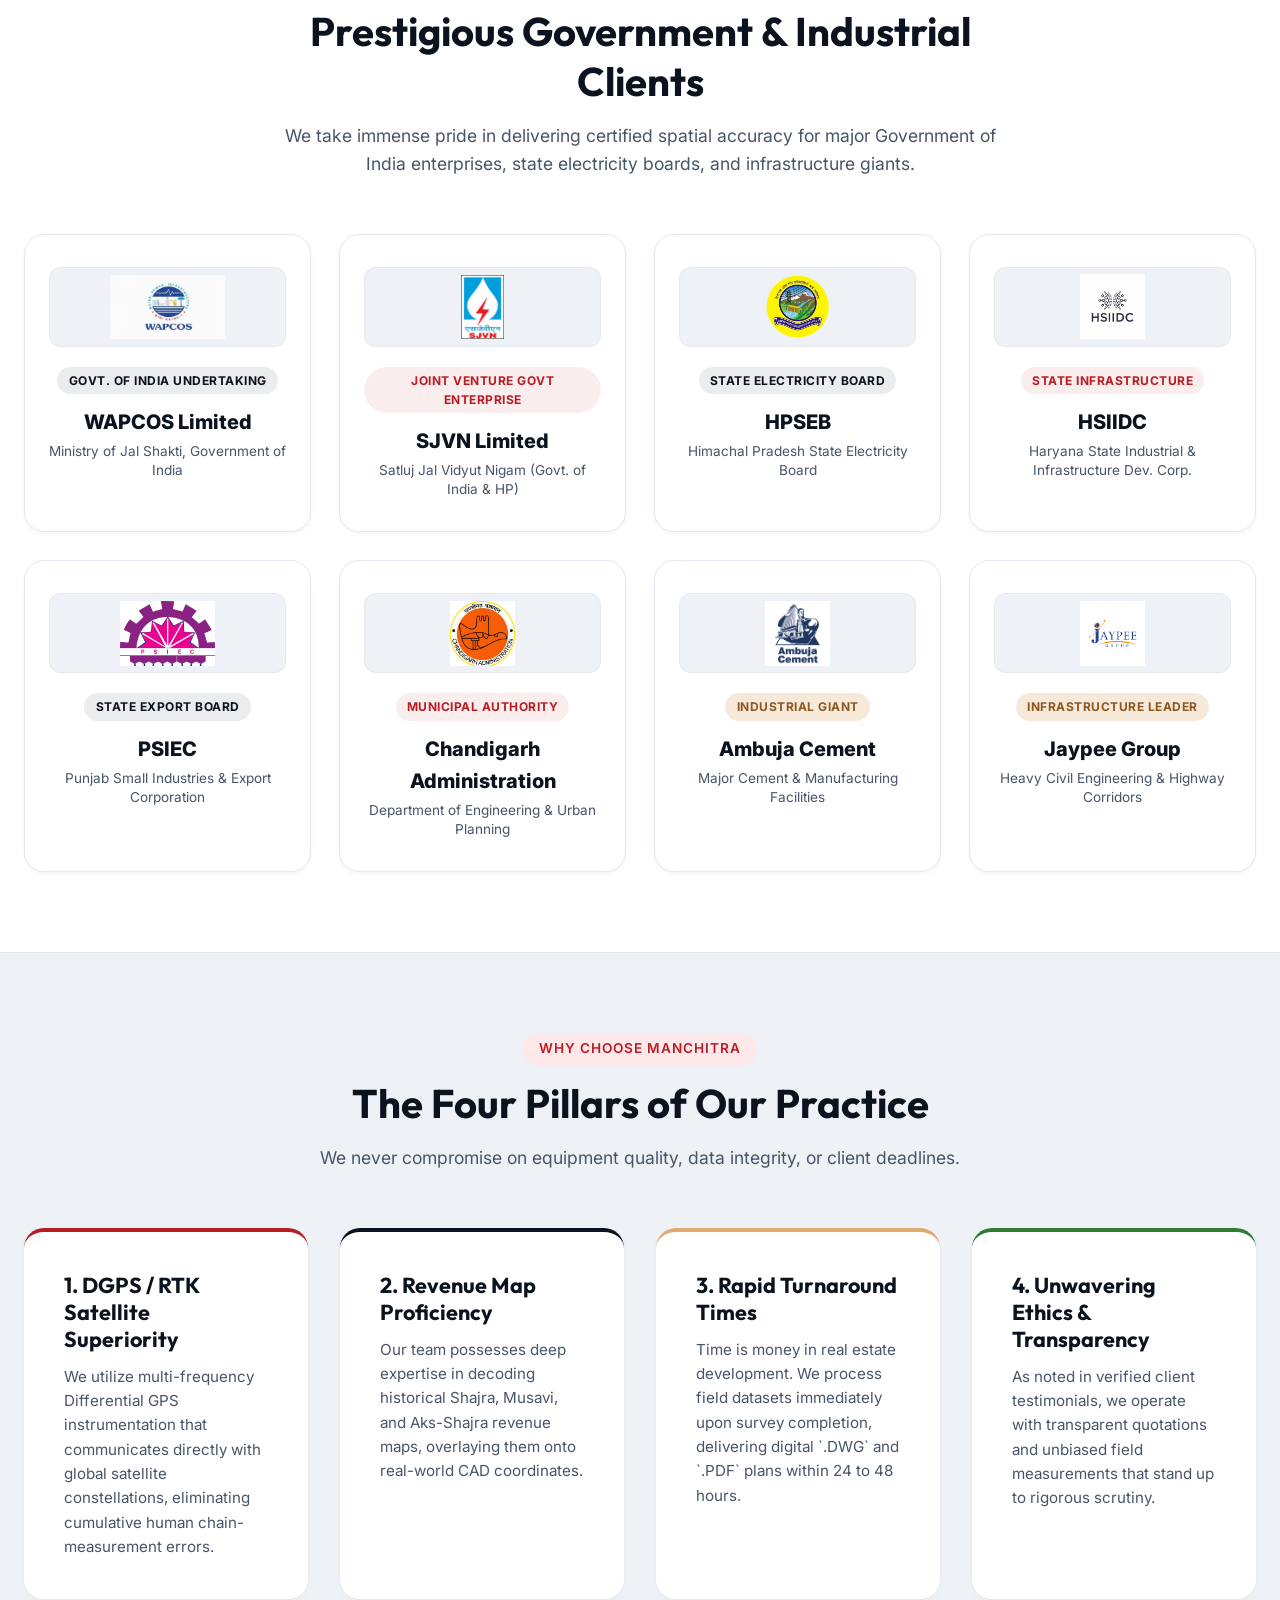
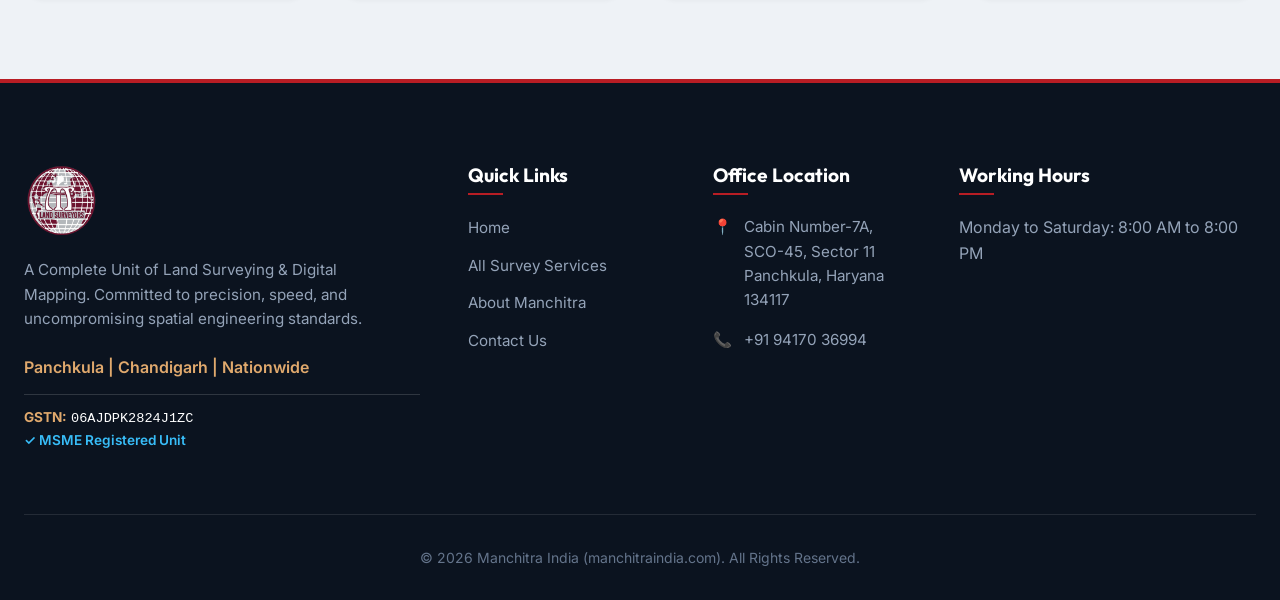
==== commit a5935cf7: "Display small emblem and big banner logo side by side on desktop navbar, while displaying only compa" ====
--- a/about.html
+++ b/about.html
@@ -29,7 +29,8 @@
     <header class="navbar">
         <div class="container nav-container">
             <a href="index.html" class="brand-logo">
-                <img src="assets/logo_big.png" alt="Manchitra Logo">
+                <img src="assets/logo_small.png" alt="Manchitra Emblem" class="logo-small">
+                <img src="assets/logo_big.png" alt="Manchitra Logo" class="logo-big">
             </a>
             <nav class="nav-links">
                 <a href="index.html" class="nav-link">Home</a>
--- a/css/style.css
+++ b/css/style.css
@@ -251,9 +251,17 @@
 }
 
 .brand-logo img {
-    height: 55px;
+    height: 52px;
     width: auto;
     transition: var(--transition);
+}
+
+.logo-small {
+    display: block !important;
+}
+
+.logo-big {
+    display: block !important;
 }
 
 .brand-logo:hover img {
@@ -352,6 +360,10 @@
     line-height: 1.15;
     color: #FFFFFF;
     margin-bottom: 1.5rem;
+}
+
+.services-hero-title {
+    font-size: 3rem;
 }
 
 .hero-title span {
@@ -965,8 +977,12 @@
     .nav-container {
         height: 60px; /* Sleek compact mobile navbar height */
     }
-    .brand-logo img {
-        height: 38px; /* Perfectly scaled compact logo for phones */
+    .logo-big {
+        display: none !important;
+    }
+    .logo-small {
+        display: block !important;
+        height: 44px !important;
     }
     .nav-links {
         display: none;
@@ -996,6 +1012,11 @@
         word-break: normal;
         overflow-wrap: normal;
     }
+
+    .services-hero-title {
+        font-size: 1.55rem !important;
+        line-height: 1.3;
+    }
     
     .hero-stats {
         grid-template-columns: 1fr;
@@ -1039,4 +1060,36 @@
         font-size: 1.75rem;
         word-break: normal;
     }
-}
+
+    .testimonials-grid {
+        grid-template-columns: 1fr !important;
+        gap: 1.25rem;
+    }
+
+    .review-card {
+        padding: 1.5rem 1.25rem !important;
+    }
+
+    .review-author {
+        flex-direction: column;
+        align-items: flex-start;
+        gap: 0.75rem;
+    }
+
+    .capability-suite-card {
+        padding: 1.5rem 1rem !important;
+        margin-bottom: 2.5rem !important;
+    }
+
+    .capability-suite-grid {
+        grid-template-columns: 1fr !important;
+        gap: 0.75rem !important;
+    }
+
+    .capability-suite-grid > div {
+        padding: 0.75rem 1rem !important;
+        font-size: 0.9rem !important;
+        word-break: normal;
+        overflow-wrap: normal;
+    }
+}
